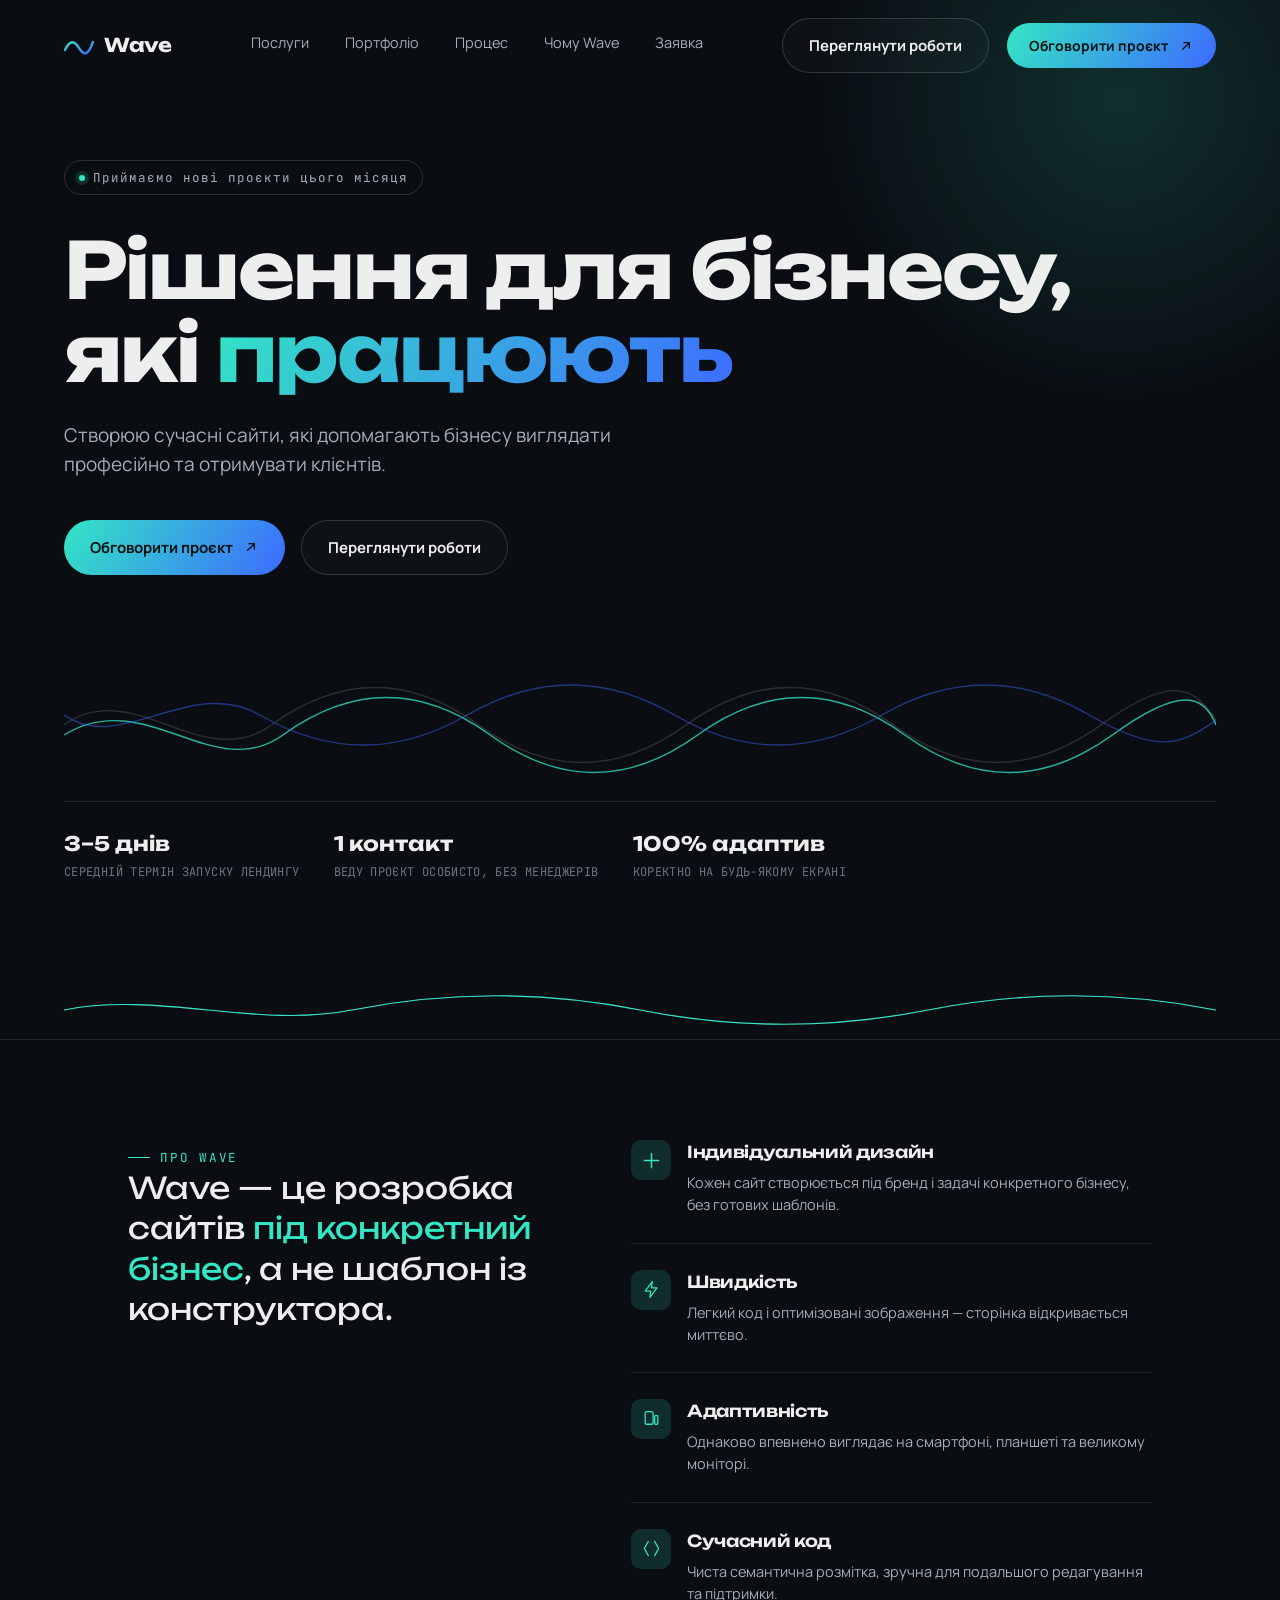
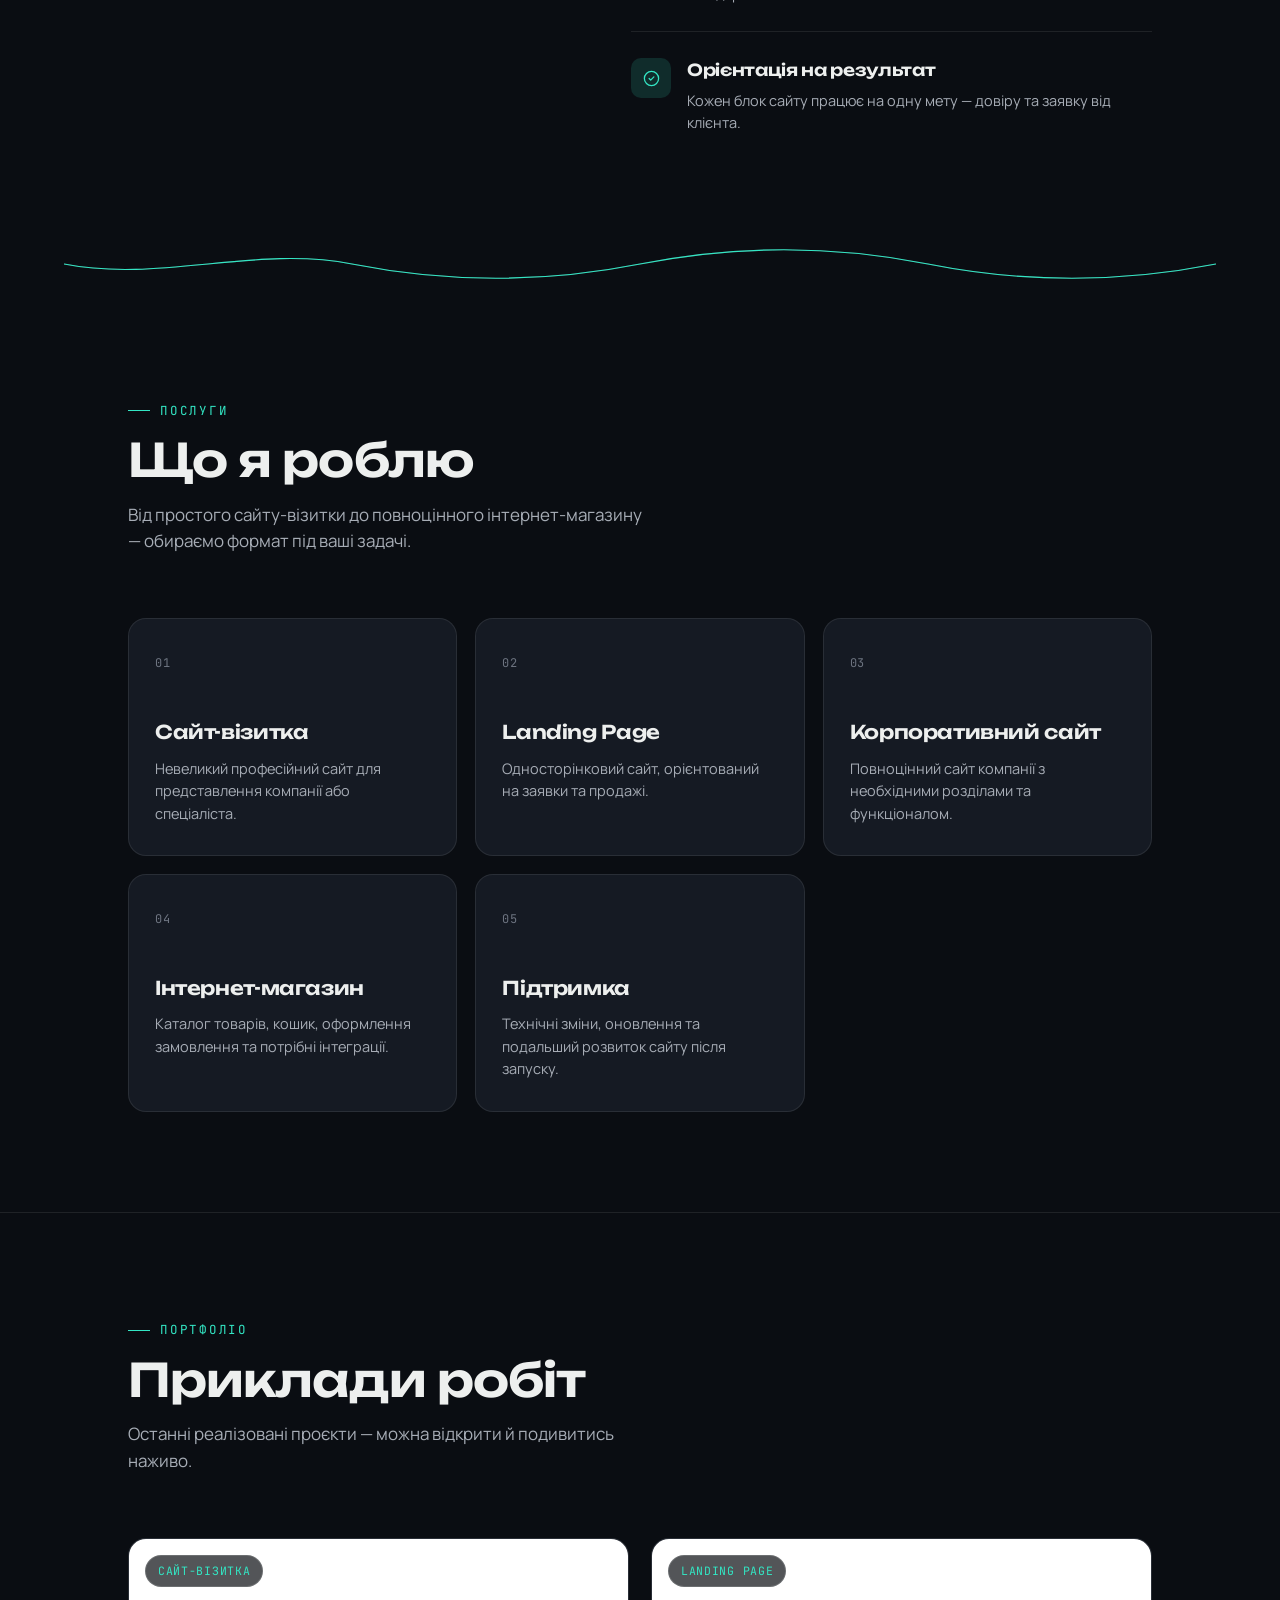
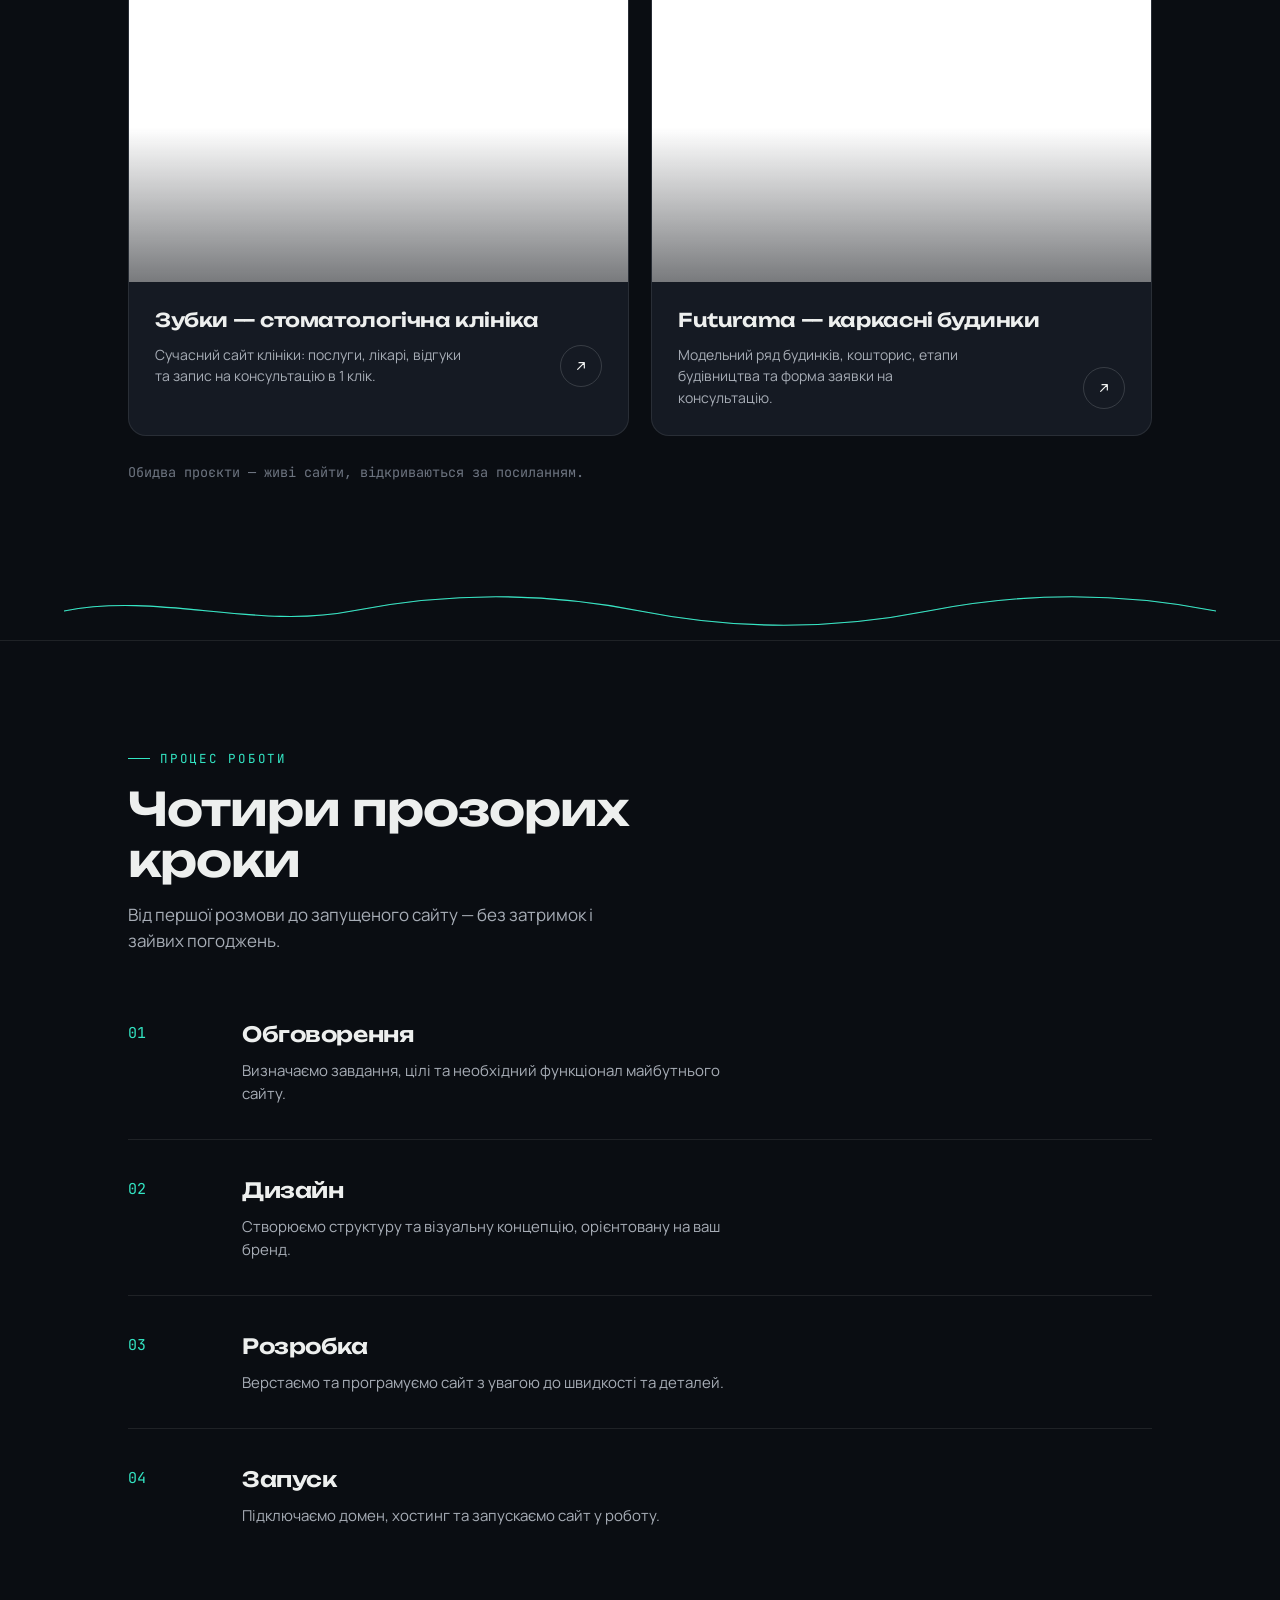
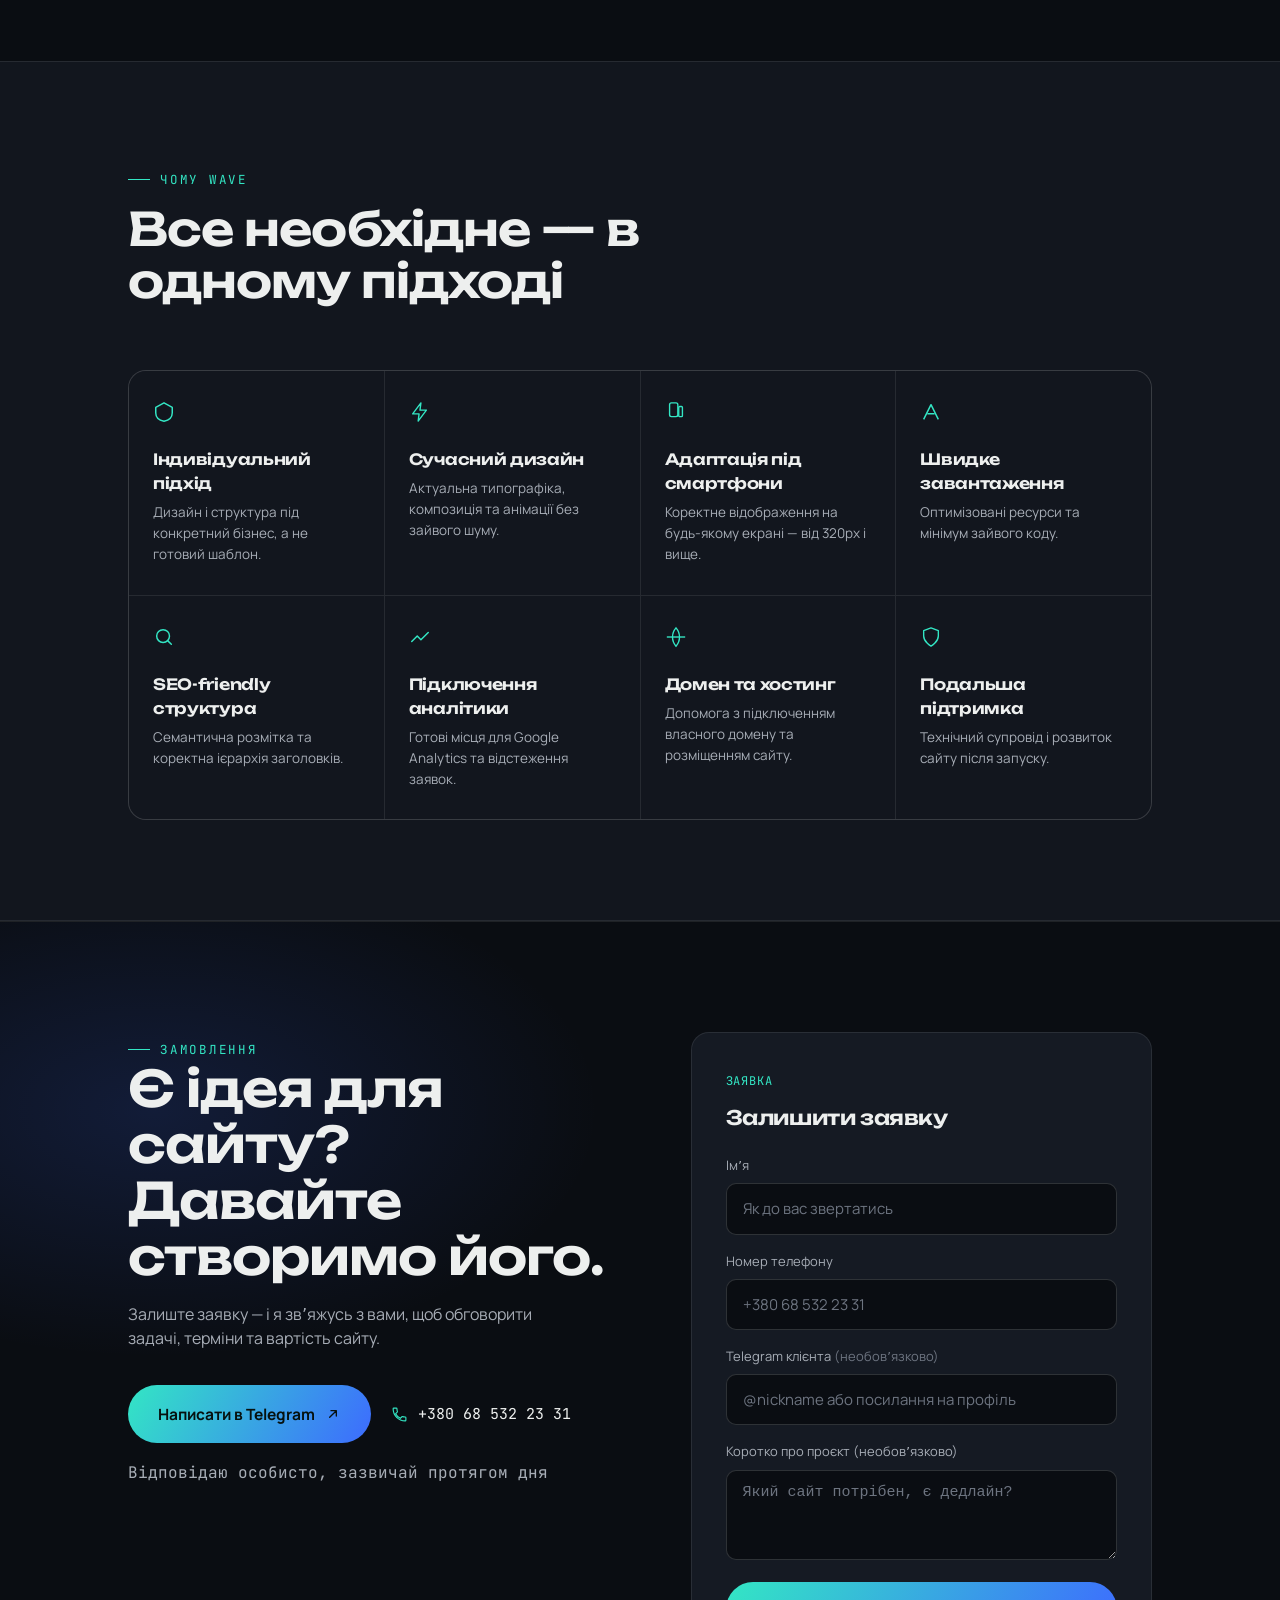
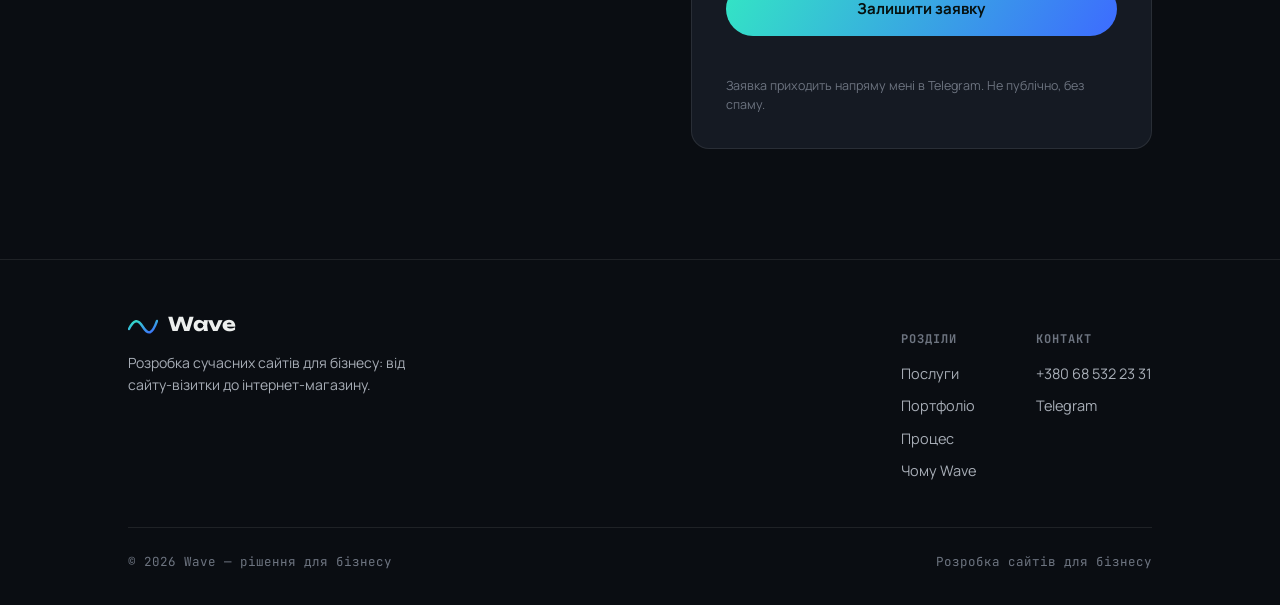
==== index.html @ e6bcf9e4 "Initial deploy: Wave landing page" ====
<!DOCTYPE html>
<html lang="uk">
<head>
<meta charset="UTF-8">
<meta name="viewport" content="width=device-width, initial-scale=1.0">
<title>Wave — рішення для бізнесу | Розробка сайтів</title>
<meta name="description" content="Wave створює сучасні сайти для бізнесу: сайти-візитки, landing page, корпоративні сайти та інтернет-магазини.">
<meta name="theme-color" content="#0a0d12">
<link rel="canonical" href="https://example.com/">

<!-- Open Graph -->
<meta property="og:type" content="website">
<meta property="og:title" content="Wave — рішення для бізнесу | Розробка сайтів">
<meta property="og:description" content="Wave створює сучасні сайти для бізнесу: сайти-візитки, landing page, корпоративні сайти та інтернет-магазини.">
<meta property="og:image" content="/assets/og-cover.svg">
<meta property="og:url" content="https://example.com/">
<meta property="og:locale" content="uk_UA">
<meta name="twitter:card" content="summary_large_image">
<meta name="twitter:title" content="Wave — рішення для бізнесу | Розробка сайтів">
<meta name="twitter:description" content="Wave створює сучасні сайти для бізнесу: сайти-візитки, landing page, корпоративні сайти та інтернет-магазини.">
<meta name="twitter:image" content="/assets/og-cover.svg">

<link rel="icon" type="image/svg+xml" href="/assets/favicon.svg">
<link rel="icon" type="image/png" sizes="32x32" href="/assets/favicon-32x32.png">
<link rel="icon" type="image/png" sizes="16x16" href="/assets/favicon-16x16.png">
<link rel="alternate icon" href="/assets/favicon.ico">
<link rel="apple-touch-icon" sizes="180x180" href="/assets/apple-touch-icon.png">
<link rel="manifest" href="/assets/site.webmanifest">
<link rel="preconnect" href="https://fonts.googleapis.com">
<link rel="preconnect" href="https://fonts.gstatic.com" crossorigin>
<link href="https://fonts.googleapis.com/css2?family=Unbounded:wght@500;600;700;800&family=Manrope:wght@400;500;600;700;800&family=JetBrains+Mono:wght@400;500&display=swap" rel="stylesheet">
<link rel="stylesheet" href="/css/styles.css">

<!-- Google tag (gtag.js) — вставте свій ID замість G-XXXXXXXXXX, щоб увімкнути аналітику -->
<!--
<script async src="https://www.googletagmanager.com/gtag/js?id=G-XXXXXXXXXX"></script>
<script>
  window.dataLayer = window.dataLayer || [];
  function gtag(){dataLayer.push(arguments);}
  gtag('js', new Date());
  gtag('config', 'G-XXXXXXXXXX');
</script>
-->
</head>
<body>

<!-- Reusable gradient def for logo mark -->
<svg width="0" height="0" style="position:absolute">
  <defs>
    <linearGradient id="brandGradient" x1="0" y1="0" x2="1" y2="1">
      <stop offset="0%" stop-color="#33e6c4"/>
      <stop offset="100%" stop-color="#3d6bff"/>
    </linearGradient>
  </defs>
</svg>

<a href="#main" class="visually-hidden" style="position:absolute;left:-9999px;top:auto;">Перейти до основного контенту</a>

<header class="site-header">
  <a href="#top" class="brand" aria-label="Wave — на головну">
    <svg class="brand-mark" viewBox="0 0 30 20" aria-hidden="true">
      <path d="M1 14 C 6 4, 10 4, 15 12 S 24 20, 29 6"/>
    </svg>
    Wave
  </a>

  <nav class="nav-desktop" aria-label="Основна навігація">
    <a href="#services">Послуги</a>
    <a href="#portfolio">Портфоліо</a>
    <a href="#process">Процес</a>
    <a href="#why">Чому Wave</a>
    <a href="#cta">Заявка</a>
  </nav>

  <div class="header-actions">
    <a class="btn btn-ghost" href="#portfolio">Переглянути роботи</a>
    <a class="btn btn-primary" href="https://t.me/adam_de4" target="_blank" rel="noopener" data-cta-primary>
      <span>Обговорити проєкт</span>
      <svg viewBox="0 0 24 24" fill="none"><path d="M7 17L17 7M17 7H9M17 7V15" stroke="currentColor" stroke-width="2" stroke-linecap="round" stroke-linejoin="round"/></svg>
    </a>
  </div>

  <button class="nav-toggle" aria-label="Відкрити меню" aria-expanded="false" aria-controls="mobileNav">
    <span></span>
  </button>
</header>

<nav class="mobile-nav" id="mobileNav" aria-label="Мобільна навігація">
  <a href="#services">Послуги</a>
  <a href="#portfolio">Портфоліо</a>
  <a href="#process">Процес</a>
  <a href="#why">Чому Wave</a>
  <a href="#cta">Заявка</a>
  <a class="btn btn-primary" href="https://t.me/adam_de4" target="_blank" rel="noopener" data-cta-primary>
    Написати в Telegram
  </a>
</nav>

<main id="main">

  <!-- ============ HERO ============ -->
  <section class="hero" id="top">
    <div class="hero-glow" aria-hidden="true"></div>
    <div class="hero-inner">
      <div class="hero-top">
        <span class="hero-badge" data-load style="--d:0"><span class="dot"></span> Приймаємо нові проєкти цього місяця</span>
      </div>

      <h1 class="hero-title" data-load style="--d:90">Рішення для бізнесу, які <em>працюють</em></h1>
      <p class="hero-sub" data-load style="--d:180">Створюю сучасні сайти, які допомагають бізнесу виглядати професійно та отримувати клієнтів.</p>

      <div class="hero-cta" data-load style="--d:270">
        <a class="btn btn-primary" href="https://t.me/adam_de4" target="_blank" rel="noopener" data-cta-primary data-magnetic>
          <span>Обговорити проєкт</span>
          <svg viewBox="0 0 24 24" fill="none"><path d="M7 17L17 7M17 7H9M17 7V15" stroke="currentColor" stroke-width="2" stroke-linecap="round" stroke-linejoin="round"/></svg>
        </a>
        <a class="btn btn-ghost" href="#portfolio" data-magnetic>Переглянути роботи</a>
      </div>

      <div class="hero-waveform" data-load style="--d:120" aria-hidden="true">
        <svg viewBox="0 0 1000 110" preserveAspectRatio="none">
          <path class="wave-path-3" style="--pd:0" d="M0,60 C 60,10 120,110 180,60 S 300,10 360,60 S 480,110 540,60 S 660,10 720,60 S 840,110 900,60 S 980,20 1000,55"/>
          <path class="wave-path-1" style="--pd:160" d="M0,70 C 70,20 130,120 190,70 S 310,20 370,70 S 490,120 550,70 S 670,20 730,70 S 850,120 910,70 S 990,30 1000,60"/>
          <path class="wave-path-2" style="--pd:320" d="M0,50 C 50,90 110,10 170,50 S 290,90 350,50 S 470,10 530,50 S 650,90 710,50 S 830,10 890,50 S 970,80 1000,55"/>
        </svg>
      </div>

      <div class="hero-stats" data-load style="--d:360">
        <div><strong>3–5 днів</strong><span>СЕРЕДНІЙ ТЕРМІН ЗАПУСКУ ЛЕНДИНГУ</span></div>
        <div><strong>1 контакт</strong><span>ВЕДУ ПРОЄКТ ОСОБИСТО, БЕЗ МЕНЕДЖЕРІВ</span></div>
        <div><strong>100% адаптив</strong><span>КОРЕКТНО НА БУДЬ-ЯКОМУ ЕКРАНІ</span></div>
      </div>
    </div>
  </section>

  <div class="signal-divider" aria-hidden="true">
    <svg viewBox="0 0 1200 46" preserveAspectRatio="none">
      <path d="M0,23 C 100,4 200,42 300,23 S 500,4 600,23 S 800,42 900,23 S 1100,4 1200,23"/>
      <path class="signal-active" d="M0,23 C 100,4 200,42 300,23 S 500,4 600,23 S 800,42 900,23 S 1100,4 1200,23"/>
    </svg>
  </div>

  <!-- ============ ABOUT ============ -->
  <section class="about" id="about">
    <div class="container about-grid">
      <div>
        <span class="eyebrow">Про Wave</span>
        <p class="about-lead" data-reveal>Wave — це розробка сайтів <span class="accent">під конкретний бізнес</span>, а не шаблон із конструктора.</p>
      </div>

      <div class="about-points" data-reveal-group>
        <div class="about-point" data-reveal style="--i:0">
          <span class="about-point-icon"><svg viewBox="0 0 24 24" fill="none"><path d="M12 3v18M3 12h18" stroke="currentColor" stroke-width="1.8" stroke-linecap="round"/></svg></span>
          <div>
            <h4>Індивідуальний дизайн</h4>
            <p>Кожен сайт створюється під бренд і задачі конкретного бізнесу, без готових шаблонів.</p>
          </div>
        </div>
        <div class="about-point" data-reveal style="--i:1">
          <span class="about-point-icon"><svg viewBox="0 0 24 24" fill="none"><path d="M13 2 4 14h7l-1 8 9-12h-7l1-8Z" stroke="currentColor" stroke-width="1.6" stroke-linejoin="round"/></svg></span>
          <div>
            <h4>Швидкість</h4>
            <p>Легкий код і оптимізовані зображення — сторінка відкривається миттєво.</p>
          </div>
        </div>
        <div class="about-point" data-reveal style="--i:2">
          <span class="about-point-icon"><svg viewBox="0 0 24 24" fill="none"><rect x="4" y="2" width="10" height="16" rx="2" stroke="currentColor" stroke-width="1.6"/><rect x="16" y="7" width="4" height="11" rx="1" stroke="currentColor" stroke-width="1.6"/></svg></span>
          <div>
            <h4>Адаптивність</h4>
            <p>Однаково впевнено виглядає на смартфоні, планшеті та великому моніторі.</p>
          </div>
        </div>
        <div class="about-point" data-reveal style="--i:3">
          <span class="about-point-icon"><svg viewBox="0 0 24 24" fill="none"><path d="m8 3-5 9 5 9M16 3l5 9-5 9" stroke="currentColor" stroke-width="1.6" stroke-linecap="round" stroke-linejoin="round"/></svg></span>
          <div>
            <h4>Сучасний код</h4>
            <p>Чиста семантична розмітка, зручна для подальшого редагування та підтримки.</p>
          </div>
        </div>
        <div class="about-point" data-reveal style="--i:4">
          <span class="about-point-icon"><svg viewBox="0 0 24 24" fill="none"><circle cx="12" cy="12" r="9" stroke="currentColor" stroke-width="1.6"/><path d="m9 12 2 2 4-4" stroke="currentColor" stroke-width="1.6" stroke-linecap="round" stroke-linejoin="round"/></svg></span>
          <div>
            <h4>Орієнтація на результат</h4>
            <p>Кожен блок сайту працює на одну мету — довіру та заявку від клієнта.</p>
          </div>
        </div>
      </div>
    </div>
  </section>

  <div class="signal-divider" aria-hidden="true">
    <svg viewBox="0 0 1200 46" preserveAspectRatio="none">
      <path d="M0,23 C 100,42 200,4 300,23 S 500,42 600,23 S 800,4 900,23 S 1100,42 1200,23"/>
      <path class="signal-active" d="M0,23 C 100,42 200,4 300,23 S 500,42 600,23 S 800,4 900,23 S 1100,42 1200,23"/>
    </svg>
  </div>

  <!-- ============ SERVICES ============ -->
  <section class="services" id="services">
    <div class="container">
      <div class="section-head">
        <span class="eyebrow">Послуги</span>
        <h2 data-reveal>Що я роблю</h2>
        <p data-reveal>Від простого сайту-візитки до повноцінного інтернет-магазину — обираємо формат під ваші задачі.</p>
      </div>
      <div class="services-grid" data-services data-reveal-group></div>
    </div>
  </section>

  <!-- ============ PORTFOLIO ============ -->
  <section class="portfolio" id="portfolio">
    <div class="container">
      <div class="section-head">
        <span class="eyebrow">Портфоліо</span>
        <h2 data-reveal>Приклади робіт</h2>
        <p data-reveal>Останні реалізовані проєкти — можна відкрити й подивитись наживо.</p>
      </div>
      <div class="portfolio-grid" data-portfolio data-reveal-group></div>
      <p class="portfolio-note">Обидва проєкти — живі сайти, відкриваються за посиланням.</p>
    </div>
  </section>

  <div class="signal-divider" aria-hidden="true">
    <svg viewBox="0 0 1200 46" preserveAspectRatio="none">
      <path d="M0,23 C 100,4 200,42 300,23 S 500,4 600,23 S 800,42 900,23 S 1100,4 1200,23"/>
      <path class="signal-active" d="M0,23 C 100,4 200,42 300,23 S 500,4 600,23 S 800,42 900,23 S 1100,4 1200,23"/>
    </svg>
  </div>

  <!-- ============ PROCESS ============ -->
  <section class="process" id="process">
    <div class="container">
      <div class="section-head">
        <span class="eyebrow">Процес роботи</span>
        <h2 data-reveal>Чотири прозорих кроки</h2>
        <p data-reveal>Від першої розмови до запущеного сайту — без затримок і зайвих погоджень.</p>
      </div>

      <div class="process-list" data-reveal-group>
        <div class="process-step" data-reveal style="--i:0">
          <span class="process-num">01</span>
          <div class="process-body">
            <h3>Обговорення</h3>
            <p>Визначаємо завдання, цілі та необхідний функціонал майбутнього сайту.</p>
          </div>
        </div>
        <div class="process-step" data-reveal style="--i:1">
          <span class="process-num">02</span>
          <div class="process-body">
            <h3>Дизайн</h3>
            <p>Створюємо структуру та візуальну концепцію, орієнтовану на ваш бренд.</p>
          </div>
        </div>
        <div class="process-step" data-reveal style="--i:2">
          <span class="process-num">03</span>
          <div class="process-body">
            <h3>Розробка</h3>
            <p>Верстаємо та програмуємо сайт з увагою до швидкості та деталей.</p>
          </div>
        </div>
        <div class="process-step" data-reveal style="--i:3">
          <span class="process-num">04</span>
          <div class="process-body">
            <h3>Запуск</h3>
            <p>Підключаємо домен, хостинг та запускаємо сайт у роботу.</p>
          </div>
        </div>
      </div>
    </div>
  </section>

  <!-- ============ WHY WAVE ============ -->
  <section class="advantages" id="why">
    <div class="container">
      <div class="section-head">
        <span class="eyebrow">Чому Wave</span>
        <h2 data-reveal>Все необхідне — в одному підході</h2>
      </div>

      <div class="advantages-grid" data-reveal-group>
        <div class="advantage-item" data-reveal style="--i:0">
          <svg viewBox="0 0 24 24" fill="none"><path d="M12 2 3 7v6c0 5 4 8 9 9 5-1 9-4 9-9V7l-9-5Z" stroke="currentColor" stroke-width="1.6" stroke-linejoin="round"/></svg>
          <h4>Індивідуальний підхід</h4>
          <p>Дизайн і структура під конкретний бізнес, а не готовий шаблон.</p>
        </div>
        <div class="advantage-item" data-reveal style="--i:1">
          <svg viewBox="0 0 24 24" fill="none"><path d="M13 2 4 14h7l-1 8 9-12h-7l1-8Z" stroke="currentColor" stroke-width="1.5" stroke-linejoin="round"/></svg>
          <h4>Сучасний дизайн</h4>
          <p>Актуальна типографіка, композиція та анімації без зайвого шуму.</p>
        </div>
        <div class="advantage-item" data-reveal style="--i:2">
          <svg viewBox="0 0 24 24" fill="none"><rect x="5" y="2" width="9" height="15" rx="2" stroke="currentColor" stroke-width="1.5"/><rect x="15" y="6" width="4" height="11" rx="1" stroke="currentColor" stroke-width="1.5"/></svg>
          <h4>Адаптація під смартфони</h4>
          <p>Коректне відображення на будь-якому екрані — від 320px і вище.</p>
        </div>
        <div class="advantage-item" data-reveal style="--i:3">
          <svg viewBox="0 0 24 24" fill="none"><path d="M4 20 12 4l8 16" stroke="currentColor" stroke-width="1.6" stroke-linejoin="round"/><path d="M8 14h8" stroke="currentColor" stroke-width="1.6"/></svg>
          <h4>Швидке завантаження</h4>
          <p>Оптимізовані ресурси та мінімум зайвого коду.</p>
        </div>
        <div class="advantage-item" data-reveal style="--i:4">
          <svg viewBox="0 0 24 24" fill="none"><circle cx="11" cy="11" r="7" stroke="currentColor" stroke-width="1.6"/><path d="m20 20-3.5-3.5" stroke="currentColor" stroke-width="1.6" stroke-linecap="round"/></svg>
          <h4>SEO-friendly структура</h4>
          <p>Семантична розмітка та коректна ієрархія заголовків.</p>
        </div>
        <div class="advantage-item" data-reveal style="--i:5">
          <svg viewBox="0 0 24 24" fill="none"><path d="M3 17 9 11l4 4 8-8" stroke="currentColor" stroke-width="1.6" stroke-linecap="round" stroke-linejoin="round"/></svg>
          <h4>Підключення аналітики</h4>
          <p>Готові місця для Google Analytics та відстеження заявок.</p>
        </div>
        <div class="advantage-item" data-reveal style="--i:6">
          <svg viewBox="0 0 24 24" fill="none"><path d="M12 2a15 15 0 0 1 0 20 15 15 0 0 1 0-20Z" stroke="currentColor" stroke-width="1.5"/><path d="M2 12h20" stroke="currentColor" stroke-width="1.5"/></svg>
          <h4>Домен та хостинг</h4>
          <p>Допомога з підключенням власного домену та розміщенням сайту.</p>
        </div>
        <div class="advantage-item" data-reveal style="--i:7">
          <svg viewBox="0 0 24 24" fill="none"><path d="M12 22s8-4.5 8-11V5l-8-3-8 3v6c0 6.5 8 11 8 11Z" stroke="currentColor" stroke-width="1.5" stroke-linejoin="round"/></svg>
          <h4>Подальша підтримка</h4>
          <p>Технічний супровід і розвиток сайту після запуску.</p>
        </div>
      </div>
    </div>
  </section>

  <!-- ============ CTA / ORDER ============ -->
  <section class="cta-section" id="cta">
    <div class="cta-glow" aria-hidden="true"></div>
    <div class="container cta-grid">
      <div class="cta-text">
        <span class="eyebrow">Замовлення</span>
        <h2 data-reveal>Є ідея для сайту?<br>Давайте створимо його.</h2>
        <p data-reveal>Залиште заявку — і я звʼяжусь з вами, щоб обговорити задачі, терміни та вартість сайту.</p>

        <div class="cta-actions" data-reveal>
          <a class="btn btn-primary" href="https://t.me/adam_de4" target="_blank" rel="noopener" data-cta-primary data-magnetic>
            <span>Написати в Telegram</span>
            <svg viewBox="0 0 24 24" fill="none"><path d="M7 17L17 7M17 7H9M17 7V15" stroke="currentColor" stroke-width="2" stroke-linecap="round" stroke-linejoin="round"/></svg>
          </a>
          <a class="cta-phone" href="tel:+380685322331">
            <svg viewBox="0 0 24 24" fill="none"><path d="M6.6 10.8c1.4 2.8 3.8 5.1 6.6 6.6l2.2-2.2c.3-.3.7-.4 1-.2 1.1.4 2.3.6 3.6.6.6 0 1 .4 1 1V20c0 .6-.4 1-1 1C10.6 21 3 13.4 3 4c0-.6.4-1 1-1h3.4c.6 0 1 .4 1 1 0 1.3.2 2.5.6 3.6.1.4 0 .8-.2 1L6.6 10.8Z" stroke="currentColor" stroke-width="1.6" stroke-linejoin="round"/></svg>
            +380 68 532 23 31
          </a>
        </div>

        <p class="cta-hint">Відповідаю особисто, зазвичай протягом дня</p>
      </div>

      <form class="lead-form" data-lead-form novalidate>
        <div class="lead-form-head">
          <span>Заявка</span>
          <h3>Залишити заявку</h3>
        </div>

        <div class="field">
          <label for="leadName">Імʼя</label>
          <input type="text" id="leadName" name="name" placeholder="Як до вас звертатись" autocomplete="name" required>
        </div>

        <div class="field">
          <label for="leadPhone">Номер телефону</label>
          <input type="tel" id="leadPhone" name="phone" placeholder="+380 68 532 23 31" autocomplete="tel" inputmode="tel" maxlength="17" title="Формат: +380XXXXXXXXX або 0XXXXXXXXX" required>
          <p class="field-error" data-phone-error></p>
        </div>

        <div class="field">
          <label for="leadTelegram">Telegram клієнта <span class="field-optional">(необовʼязково)</span></label>
          <input type="text" id="leadTelegram" name="telegram" placeholder="@nickname або посилання на профіль" autocomplete="off">
        </div>

        <div class="field">
          <label for="leadMessage">Коротко про проєкт (необовʼязково)</label>
          <textarea id="leadMessage" name="message" placeholder="Який сайт потрібен, є дедлайн?"></textarea>
        </div>

        <button class="btn btn-primary btn-block" type="submit" data-form-submit data-magnetic>
          <span>Залишити заявку</span>
        </button>

        <p class="form-status" data-form-status role="status" aria-live="polite"></p>
        <p class="lead-form-note">Заявка приходить напряму мені в Telegram. Не публічно, без спаму.</p>
      </form>
    </div>
  </section>

</main>

<footer class="site-footer">
  <div class="container">
    <div class="footer-top">
      <div class="footer-brand">
        <a href="#top" class="brand" aria-label="Wave — на головну">
          <svg class="brand-mark" viewBox="0 0 30 20" aria-hidden="true">
            <path d="M1 14 C 6 4, 10 4, 15 12 S 24 20, 29 6"/>
          </svg>
          Wave
        </a>
        <p>Розробка сучасних сайтів для бізнесу: від сайту-візитки до інтернет-магазину.</p>
      </div>

      <div class="footer-links">
        <div class="footer-col">
          <h5>Розділи</h5>
          <a href="#services">Послуги</a>
          <a href="#portfolio">Портфоліо</a>
          <a href="#process">Процес</a>
          <a href="#why">Чому Wave</a>
        </div>
        <div class="footer-col">
          <h5>Контакт</h5>
          <a href="tel:+380685322331">+380 68 532 23 31</a>
          <a href="https://t.me/adam_de4" target="_blank" rel="noopener" data-cta-primary>Telegram</a>
        </div>
      </div>
    </div>

    <div class="footer-bottom">
      <span>© <span data-year>2026</span> Wave — рішення для бізнесу</span>
      <span>Розробка сайтів для бізнесу</span>
    </div>
  </div>
</footer>

<script src="/js/data.js"></script>
<script src="/js/telegram-config.js"></script>
<script src="/js/main.js"></script>
<script src="/js/lead-form.js"></script>
</body>
</html>
---- css/styles.css ----
/* =========================================================
   WAVE — рішення для бізнесу
   Design tokens
   ========================================================= */
:root {
  /* Color */
  --ink: #0a0d12;
  --ink-soft: #12161e;
  --ink-card: #151a23;
  --line: rgba(237, 239, 238, 0.09);
  --line-strong: rgba(237, 239, 238, 0.16);
  --foam: #edefee;
  --foam-dim: #a7adb6;
  --graphite: #6d7480;
  --wave: #33e6c4;
  --wave-dim: rgba(51, 230, 196, 0.14);
  --deep: #3d6bff;
  --gradient: linear-gradient(120deg, #33e6c4 0%, #3d6bff 100%);

  /* Type */
  --f-display: "Unbounded", "Arial Narrow", sans-serif;
  --f-body: "Manrope", -apple-system, BlinkMacSystemFont, sans-serif;
  --f-mono: "JetBrains Mono", ui-monospace, monospace;

  /* Layout */
  --container: 1180px;
  --gutter: clamp(20px, 5vw, 64px);
  --radius: 18px;
  --radius-sm: 10px;

  --ease: cubic-bezier(0.16, 1, 0.3, 1);
}

/* =========================================================
   Reset
   ========================================================= */
*, *::before, *::after { box-sizing: border-box; }
html { scroll-behavior: smooth; }
@media (prefers-reduced-motion: reduce) {
  html { scroll-behavior: auto; }
  *, *::before, *::after {
    animation-duration: 0.001ms !important;
    animation-iteration-count: 1 !important;
    transition-duration: 0.001ms !important;
    scroll-behavior: auto !important;
  }
}
body, h1, h2, h3, h4, p, figure, blockquote { margin: 0; }
ul { margin: 0; padding: 0; list-style: none; }
img { max-width: 100%; display: block; }
a { color: inherit; text-decoration: none; }
button { font: inherit; color: inherit; background: none; border: none; cursor: pointer; }
input { font: inherit; color: inherit; }
:focus-visible {
  outline: 2px solid var(--wave);
  outline-offset: 3px;
  border-radius: 4px;
}

html, body {
  overflow-x: hidden;
  max-width: 100%;
}

body {
  background: var(--ink);
  color: var(--foam);
  font-family: var(--f-body);
  font-size: 16px;
  line-height: 1.55;
  -webkit-font-smoothing: antialiased;
}

.container {
  width: 100%;
  max-width: var(--container);
  margin-inline: auto;
  padding-inline: var(--gutter);
}

section { position: relative; }

.eyebrow {
  display: inline-flex;
  align-items: center;
  gap: 10px;
  font-family: var(--f-mono);
  font-size: 12.5px;
  letter-spacing: 0.14em;
  text-transform: uppercase;
  color: var(--wave);
}
.eyebrow::before {
  content: "";
  width: 22px;
  height: 1px;
  background: var(--wave);
}

h1, h2, h3, h4 {
  font-family: var(--f-display);
  font-weight: 600;
  letter-spacing: -0.02em;
  color: var(--foam);
}

.section-head {
  max-width: 640px;
  margin-bottom: clamp(36px, 6vw, 64px);
}
.section-head h2 {
  font-size: clamp(28px, 4.4vw, 46px);
  line-height: 1.12;
  margin-top: 14px;
}
.section-head p {
  margin-top: 16px;
  color: var(--foam-dim);
  font-size: 17px;
  max-width: 52ch;
}

/* =========================================================
   Buttons
   ========================================================= */
.btn {
  display: inline-flex;
  align-items: center;
  justify-content: center;
  gap: 10px;
  padding: 15px 26px;
  border-radius: 100px;
  font-family: var(--f-body);
  font-weight: 700;
  font-size: 15px;
  white-space: nowrap;
  transform: translate(var(--mx, 0), var(--my, 0));
  transition: transform 0.25s var(--ease), box-shadow 0.35s var(--ease), background 0.35s var(--ease), color 0.35s var(--ease), border-color .35s var(--ease);
}
.btn svg { width: 16px; height: 16px; flex: none; transition: transform 0.35s var(--ease); }

.btn-primary {
  background: var(--gradient);
  color: #06110f;
}
.btn-primary:hover {
  transform: translate(var(--mx, 0px), calc(var(--my, 0px) - 2px));
  box-shadow: 0 14px 30px -10px rgba(51, 230, 196, 0.45);
}
.btn-primary:hover svg { transform: translate(3px, -3px); }

.btn-ghost {
  border: 1px solid var(--line-strong);
  color: var(--foam);
  background: rgba(237,239,238,0.02);
}
.btn-ghost:hover {
  border-color: var(--wave);
  color: var(--wave);
  transform: translate(var(--mx, 0px), calc(var(--my, 0px) - 2px));
}

.btn-block { width: 100%; }

/* =========================================================
   Header
   ========================================================= */
.site-header {
  position: fixed;
  inset-inline: 0;
  top: 0;
  z-index: 100;
  padding: 18px var(--gutter);
  display: flex;
  align-items: center;
  justify-content: space-between;
  transition: background 0.4s var(--ease), border-color 0.4s var(--ease), padding 0.4s var(--ease);
  border-bottom: 1px solid transparent;
}
.site-header.is-scrolled {
  background: rgba(10, 13, 18, 0.78);
  backdrop-filter: blur(14px);
  -webkit-backdrop-filter: blur(14px);
  border-bottom-color: var(--line);
  padding-block: 13px;
}

.brand {
  display: inline-flex;
  align-items: center;
  gap: 10px;
  font-family: var(--f-display);
  font-size: 19px;
  font-weight: 700;
  letter-spacing: -0.02em;
}
.brand-mark { width: 30px; height: 20px; flex: none; }
.brand-mark path {
  fill: none;
  stroke: url(#brandGradient);
  stroke-width: 2.4;
  stroke-linecap: round;
}

.nav-desktop {
  display: flex;
  align-items: center;
  gap: 36px;
}
.nav-desktop a {
  font-size: 14.5px;
  color: var(--foam-dim);
  position: relative;
  padding-bottom: 4px;
  transition: color 0.3s var(--ease);
}
.nav-desktop a::after {
  content: "";
  position: absolute;
  left: 0; right: 100%; bottom: 0;
  height: 1px;
  background: var(--wave);
  transition: right 0.35s var(--ease);
}
.nav-desktop a:hover { color: var(--foam); }
.nav-desktop a:hover::after { right: 0; }

.header-actions { display: flex; align-items: center; gap: 18px; }
.header-actions .btn-primary { padding: 12px 22px; font-size: 14px; }

.nav-toggle {
  display: none;
  width: 40px; height: 40px;
  align-items: center; justify-content: center;
  flex: none;
}
.nav-toggle span, .nav-toggle::before, .nav-toggle::after {
  content: "";
  display: block;
  width: 20px; height: 1.5px;
  background: var(--foam);
  transition: transform 0.3s var(--ease), opacity 0.3s var(--ease);
}
.nav-toggle { position: relative; flex-direction: column; gap: 5px; }
.nav-toggle span { position: relative; }
.nav-toggle::before, .nav-toggle::after { position: absolute; left: 10px; }
.nav-toggle::before { top: 13px; }
.nav-toggle::after { top: 27px; }
.nav-toggle.is-open span { opacity: 0; }
.nav-toggle.is-open::before { transform: translateY(7px) rotate(45deg); }
.nav-toggle.is-open::after { transform: translateY(-7px) rotate(-45deg); }

.mobile-nav {
  position: fixed;
  inset: 0;
  top: 0;
  background: var(--ink);
  z-index: 90;
  display: flex;
  flex-direction: column;
  justify-content: center;
  gap: 28px;
  padding: 100px var(--gutter) 60px;
  transform: translateY(-8px);
  opacity: 0;
  pointer-events: none;
  transition: opacity 0.35s var(--ease), transform 0.35s var(--ease);
}
.mobile-nav.is-open { opacity: 1; transform: translateY(0); pointer-events: auto; }
.mobile-nav a {
  font-family: var(--f-display);
  font-size: 30px;
  color: var(--foam);
}
.mobile-nav .btn { margin-top: 12px; align-self: flex-start; }

/* =========================================================
   Hero
   ========================================================= */
.hero {
  padding: 160px var(--gutter) 100px;
  position: relative;
  overflow: hidden;
}
.hero-glow {
  position: absolute;
  top: -220px; right: -160px;
  width: 640px; height: 640px;
  background: radial-gradient(circle, rgba(51,230,196,0.16), transparent 70%);
  filter: blur(10px);
  pointer-events: none;
  transform: translate(var(--gx, 0px), var(--gy, 0px));
  transition: transform 0.6s var(--ease);
}
.hero-inner {
  max-width: var(--container);
  margin-inline: auto;
  position: relative;
}
.hero-top {
  display: flex;
  align-items: center;
  justify-content: space-between;
  flex-wrap: wrap;
  gap: 16px;
  margin-bottom: 34px;
}
.hero-badge {
  display: inline-flex;
  align-items: center;
  gap: 8px;
  font-family: var(--f-mono);
  font-size: 12.5px;
  letter-spacing: 0.08em;
  color: var(--foam-dim);
  border: 1px solid var(--line-strong);
  padding: 7px 14px;
  border-radius: 100px;
}
.hero-badge .dot {
  width: 6px; height: 6px; border-radius: 50%;
  background: var(--wave);
  box-shadow: 0 0 0 4px var(--wave-dim);
}

.hero-title {
  font-size: clamp(36px, 6.8vw, 78px);
  font-weight: 700;
  line-height: 1.06;
  letter-spacing: -0.025em;
  max-width: 15ch;
}
.hero-title em {
  font-style: normal;
  background: var(--gradient);
  -webkit-background-clip: text;
  background-clip: text;
  color: transparent;
}

.hero-sub {
  margin-top: 26px;
  font-size: clamp(16px, 2vw, 19px);
  color: var(--foam-dim);
  max-width: 46ch;
}

.hero-cta {
  margin-top: 40px;
  display: flex;
  flex-wrap: wrap;
  gap: 16px;
}

.hero-waveform {
  margin-top: 90px;
  height: 110px;
  width: 100%;
}
.hero-waveform svg { width: 100%; height: 100%; display: block; }
.hero-waveform path {
  fill: none;
  stroke-width: 1.4;
  stroke-dasharray: 1600;
  stroke-dashoffset: 1600;
}
.wave-path-1 { stroke: var(--wave); opacity: 0.75; }
.wave-path-2 { stroke: var(--deep); opacity: 0.45; }
.wave-path-3 { stroke: var(--line-strong); opacity: 0.9; }

/* Page-load entrance sequence */
@keyframes heroUp {
  from { opacity: 0; transform: translateY(22px); }
  to { opacity: 1; transform: translateY(0); }
}
@keyframes drawWave {
  to { stroke-dashoffset: 0; }
}
.hero [data-load] {
  opacity: 0;
}
body.is-loaded .hero [data-load] {
  animation: heroUp 0.9s var(--ease) forwards;
  animation-delay: calc(var(--d, 0) * 1ms);
}
body.is-loaded .hero-waveform path {
  animation: drawWave 1.8s var(--ease) forwards;
  animation-delay: calc(560ms + var(--pd, 0) * 1ms);
}
@media (prefers-reduced-motion: reduce) {
  .hero [data-load] { opacity: 1; animation: none; transform: none; }
  .hero-waveform path { stroke-dashoffset: 0; animation: none; }
}

.hero-stats {
  margin-top: 26px;
  display: flex;
  flex-wrap: wrap;
  gap: 10px 34px;
  padding-top: 26px;
  border-top: 1px solid var(--line);
}
.hero-stats div { display: flex; flex-direction: column; gap: 4px; }
.hero-stats strong {
  font-family: var(--f-display);
  font-size: 20px;
  color: var(--foam);
}
.hero-stats span {
  font-family: var(--f-mono);
  font-size: 12px;
  color: var(--graphite);
  letter-spacing: 0.03em;
}

/* =========================================================
   Signal divider (signature element)
   ========================================================= */
.signal-divider {
  padding: 6px var(--gutter) 6px;
  overflow: hidden;
}
.signal-divider svg { width: 100%; height: 46px; display: block; }
.signal-divider path {
  fill: none;
  stroke: var(--line-strong);
  stroke-width: 1.2;
}
.signal-divider .signal-active {
  stroke: var(--wave);
  stroke-dasharray: 1400;
  stroke-dashoffset: 1400;
  transition: stroke-dashoffset 1.6s var(--ease);
}
.signal-divider.in-view .signal-active { stroke-dashoffset: 0; }

/* =========================================================
   Reveal-on-scroll
   ========================================================= */
[data-reveal] {
  opacity: 0;
  transform: translateY(26px);
  transition: opacity 0.7s var(--ease), transform 0.7s var(--ease);
}
[data-reveal].in-view { opacity: 1; transform: translateY(0); }
[data-reveal-group] > * { transition-delay: calc(var(--i, 0) * 90ms); }

/* =========================================================
   About
   ========================================================= */
.about {
  padding: 100px var(--gutter);
  border-top: 1px solid var(--line);
}
.about-grid {
  display: grid;
  grid-template-columns: 0.9fr 1.1fr;
  gap: clamp(30px, 6vw, 90px);
  align-items: start;
}
.about-lead {
  font-family: var(--f-display);
  font-size: clamp(22px, 3vw, 30px);
  line-height: 1.35;
  color: var(--foam);
}
.about-lead .accent { color: var(--wave); }

.about-points {
  display: grid;
  gap: 26px;
}
.about-point {
  display: grid;
  grid-template-columns: 40px 1fr;
  gap: 16px;
  padding-bottom: 26px;
  border-bottom: 1px solid var(--line);
}
.about-point:last-child { border-bottom: none; padding-bottom: 0; }
.about-point-icon {
  width: 40px; height: 40px;
  border-radius: 10px;
  background: var(--wave-dim);
  display: flex; align-items: center; justify-content: center;
  color: var(--wave);
}
.about-point-icon svg { width: 19px; height: 19px; }
.about-point h4 { font-size: 16.5px; margin-bottom: 6px; }
.about-point p { color: var(--foam-dim); font-size: 14.5px; }

/* =========================================================
   Services
   ========================================================= */
.services { padding: 100px var(--gutter); }
.services-grid {
  display: grid;
  grid-template-columns: repeat(3, 1fr);
  gap: 18px;
}
.service-card {
  background: var(--ink-card);
  border: 1px solid var(--line);
  border-radius: var(--radius);
  padding: 30px 26px;
  transition: transform 0.4s var(--ease), border-color 0.4s var(--ease), background 0.4s var(--ease);
  position: relative;
  overflow: hidden;
}
.service-card::before {
  content: "";
  position: absolute;
  inset: 0;
  background: radial-gradient(220px circle at var(--mx, 50%) var(--my, 0%), rgba(51,230,196,0.10), transparent 70%);
  opacity: 0;
  transition: opacity 0.4s var(--ease);
  pointer-events: none;
}
.service-card:hover {
  transform: translateY(-6px);
  border-color: var(--line-strong);
  background: #171d27;
}
.service-card:hover::before { opacity: 1; }
.service-index {
  font-family: var(--f-mono);
  font-size: 12px;
  color: var(--graphite);
  letter-spacing: 0.06em;
}
.service-card h3 {
  font-size: 19px;
  margin-top: 44px;
  margin-bottom: 10px;
}
.service-card p {
  font-size: 14.5px;
  color: var(--foam-dim);
}

/* =========================================================
   Portfolio
   ========================================================= */
.portfolio { padding: 100px var(--gutter); border-top: 1px solid var(--line); }
.portfolio-grid {
  display: grid;
  grid-template-columns: repeat(2, 1fr);
  gap: 22px;
}
.portfolio-card {
  border-radius: var(--radius);
  overflow: hidden;
  border: 1px solid var(--line);
  background: var(--ink-card);
  display: block;
  position: relative;
}
.portfolio-media {
  aspect-ratio: 16 / 11;
  position: relative;
  overflow: hidden;
  background: linear-gradient(135deg, #141a23, #0d1117);
}
.portfolio-media svg {
  position: absolute; inset: 0;
  width: 100%; height: 100%;
  transition: transform 0.7s var(--ease);
}
.portfolio-card:hover .portfolio-media svg { transform: scale(1.06); }

/* Live scaled-down preview of the actual deployed site */
.portfolio-frame {
  position: absolute;
  top: 0; left: 0;
  width: 400%;
  height: 400%;
  border: 0;
  pointer-events: none;
  transform: scale(0.25);
  transform-origin: top left;
  transition: transform 0.7s var(--ease);
  background: #fff;
}
.portfolio-card:hover .portfolio-frame { transform: scale(0.27); }
.portfolio-media::after {
  content: "";
  position: absolute;
  inset: 0;
  background: linear-gradient(180deg, transparent 55%, rgba(10,13,18,0.55) 100%);
  pointer-events: none;
}
.portfolio-tag {
  position: absolute;
  top: 16px; left: 16px;
  z-index: 2;
  font-family: var(--f-mono);
  font-size: 11.5px;
  letter-spacing: 0.06em;
  text-transform: uppercase;
  background: rgba(10,13,18,0.7);
  border: 1px solid var(--line-strong);
  color: var(--wave);
  padding: 6px 12px;
  border-radius: 100px;
  backdrop-filter: blur(6px);
}
.portfolio-body {
  padding: 24px 26px 26px;
  display: flex;
  align-items: flex-end;
  justify-content: space-between;
  gap: 16px;
}
.portfolio-body h3 { font-size: 19px; margin-bottom: 8px; }
.portfolio-body p { font-size: 14px; color: var(--foam-dim); max-width: 34ch; }
.portfolio-arrow {
  width: 42px; height: 42px;
  flex: none;
  border-radius: 50%;
  border: 1px solid var(--line-strong);
  display: flex; align-items: center; justify-content: center;
  transition: transform 0.4s var(--ease), background 0.4s var(--ease), border-color 0.4s var(--ease);
}
.portfolio-arrow svg { width: 16px; height: 16px; transition: transform 0.4s var(--ease); }
.portfolio-card:hover .portfolio-arrow {
  background: var(--gradient);
  border-color: transparent;
}
.portfolio-card:hover .portfolio-arrow svg { transform: rotate(45deg); color: #06110f; }

.portfolio-note {
  margin-top: 26px;
  font-size: 13.5px;
  color: var(--graphite);
  font-family: var(--f-mono);
}

/* =========================================================
   Process
   ========================================================= */
.process { padding: 100px var(--gutter); border-top: 1px solid var(--line); }
.process-list { display: grid; gap: 0; }
.process-step {
  display: grid;
  grid-template-columns: 90px 1fr;
  gap: 24px;
  padding: 34px 0;
  border-bottom: 1px solid var(--line);
  align-items: start;
}
.process-step:first-child { padding-top: 0; }
.process-step:last-child { border-bottom: none; }
.process-num {
  font-family: var(--f-mono);
  font-size: 15px;
  color: var(--wave);
  padding-top: 4px;
}
.process-body h3 {
  font-size: 21px;
  margin-bottom: 8px;
}
.process-body p { color: var(--foam-dim); font-size: 15px; max-width: 56ch; }

/* =========================================================
   Advantages
   ========================================================= */
.advantages {
  padding: 100px var(--gutter);
  background: var(--ink-soft);
  border-top: 1px solid var(--line);
  border-bottom: 1px solid var(--line);
}
.advantages-grid {
  display: grid;
  grid-template-columns: repeat(4, 1fr);
  gap: 1px;
  background: var(--line);
  border: 1px solid var(--line);
  border-radius: var(--radius);
  overflow: hidden;
}
.advantage-item {
  background: var(--ink-soft);
  padding: 30px 24px;
  transition: background 0.35s var(--ease);
}
.advantage-item:hover { background: #171d27; }
.advantage-item svg { width: 22px; height: 22px; color: var(--wave); margin-bottom: 18px; }
.advantage-item h4 { font-size: 15.5px; margin-bottom: 6px; }
.advantage-item p { font-size: 13.5px; color: var(--foam-dim); }

/* =========================================================
   CTA / Order
   ========================================================= */
.cta-section {
  padding: 110px var(--gutter);
  position: relative;
  overflow: hidden;
  border-top: 1px solid var(--line);
}
.cta-glow {
  position: absolute;
  left: 12%; top: 20%;
  width: 900px; height: 500px;
  transform: translate(-50%, -50%);
  background: radial-gradient(ellipse, rgba(61,107,255,0.16), transparent 70%);
  pointer-events: none;
}
.cta-grid {
  position: relative;
  display: grid;
  grid-template-columns: 1fr 0.95fr;
  gap: clamp(30px, 6vw, 80px);
  align-items: start;
}
.cta-section h2 {
  font-size: clamp(30px, 4.6vw, 50px);
  line-height: 1.12;
}
.cta-text p {
  margin-top: 18px;
  color: var(--foam-dim);
  font-size: 16px;
  max-width: 44ch;
}
.cta-actions {
  margin-top: 34px;
  display: flex;
  flex-wrap: wrap;
  align-items: center;
  gap: 20px;
}
.cta-actions .btn { padding: 17px 30px; font-size: 15.5px; }
.cta-phone {
  display: inline-flex;
  align-items: center;
  gap: 10px;
  font-family: var(--f-mono);
  font-size: 15px;
  color: var(--foam);
  transition: color 0.3s var(--ease);
}
.cta-phone svg { width: 17px; height: 17px; color: var(--wave); flex: none; }
.cta-phone:hover { color: var(--wave); }

.cta-hint {
  margin-top: 26px;
  font-family: var(--f-mono);
  font-size: 13px;
  color: var(--graphite);
}

/* ---------- Lead form ---------- */
.lead-form {
  background: var(--ink-card);
  border: 1px solid var(--line);
  border-radius: var(--radius);
  padding: clamp(26px, 4vw, 34px);
}
.lead-form-head { margin-bottom: 22px; }
.lead-form-head span {
  font-family: var(--f-mono);
  font-size: 12px;
  letter-spacing: 0.08em;
  text-transform: uppercase;
  color: var(--wave);
}
.lead-form-head h3 { font-size: 20px; margin-top: 10px; }

.field { margin-bottom: 16px; }
.field label {
  display: block;
  font-size: 13px;
  color: var(--foam-dim);
  margin-bottom: 8px;
}
.field-optional {
  color: var(--graphite);
  font-weight: 400;
}
.field input, .field textarea {
  width: 100%;
  background: var(--ink);
  border: 1px solid var(--line-strong);
  border-radius: var(--radius-sm);
  padding: 13px 16px;
  color: var(--foam);
  font-size: 15px;
  transition: border-color 0.3s var(--ease), box-shadow 0.3s var(--ease);
}
.field input::placeholder, .field textarea::placeholder { color: var(--graphite); }
.field input:focus, .field textarea:focus {
  outline: none;
  border-color: var(--wave);
  box-shadow: 0 0 0 3px var(--wave-dim);
}
.field textarea { resize: vertical; min-height: 90px; }
.field input[aria-invalid="true"] {
  border-color: #ff8b7a;
}
.field-error {
  min-height: 0;
  margin: 0;
  font-size: 12.5px;
  color: #ff8b7a;
  display: none;
}
.field-error.is-visible {
  display: block;
  margin-top: 7px;
}

.form-status {
  min-height: 20px;
  margin-top: 6px;
  font-size: 13.5px;
}
.form-status--success { color: var(--wave); }
.form-status--error { color: #ff8b7a; }

.lead-form-note {
  margin-top: 14px;
  font-size: 12.5px;
  color: var(--graphite);
}

/* =========================================================
   Footer
   ========================================================= */
.site-footer {
  padding: 50px var(--gutter) 34px;
  border-top: 1px solid var(--line);
}
.footer-top {
  display: flex;
  justify-content: space-between;
  align-items: flex-start;
  flex-wrap: wrap;
  gap: 30px;
  padding-bottom: 34px;
}
.footer-brand { max-width: 320px; }
.footer-brand .brand { margin-bottom: 12px; }
.footer-brand p { color: var(--foam-dim); font-size: 14px; }
.footer-links { display: flex; gap: 60px; flex-wrap: wrap; }
.footer-col h5 {
  font-family: var(--f-mono);
  font-size: 12px;
  letter-spacing: 0.08em;
  text-transform: uppercase;
  color: var(--graphite);
  margin-bottom: 14px;
}
.footer-col a, .footer-col span {
  display: block;
  font-size: 14.5px;
  color: var(--foam-dim);
  margin-bottom: 10px;
  transition: color 0.3s var(--ease);
}
.footer-col a:hover { color: var(--wave); }
.footer-bottom {
  padding-top: 24px;
  border-top: 1px solid var(--line);
  display: flex;
  justify-content: space-between;
  flex-wrap: wrap;
  gap: 10px;
  font-family: var(--f-mono);
  font-size: 12.5px;
  color: var(--graphite);
}

/* =========================================================
   Responsive
   ========================================================= */
@media (max-width: 980px) {
  .about-grid { grid-template-columns: 1fr; }
  .services-grid { grid-template-columns: repeat(2, 1fr); }
  .advantages-grid { grid-template-columns: repeat(2, 1fr); }
  .cta-grid { grid-template-columns: 1fr; }
  .nav-desktop, .header-actions .btn-ghost { display: none; }
  .nav-toggle { display: inline-flex; }
}

@media (max-width: 720px) {
  .hero { padding-top: 130px; }
  .hero-waveform { margin-top: 60px; height: 74px; }
  .portfolio-grid { grid-template-columns: 1fr; }
  .services-grid { grid-template-columns: 1fr; }
  .process-step { grid-template-columns: 1fr; gap: 10px; }
  .advantages-grid { grid-template-columns: 1fr; }
  .footer-top { flex-direction: column; }
  .header-actions .btn-primary span { display: none; }
}

@media (max-width: 400px) {
  .hero-title { max-width: none; }
  .hero-stats { gap: 16px 24px; }
}
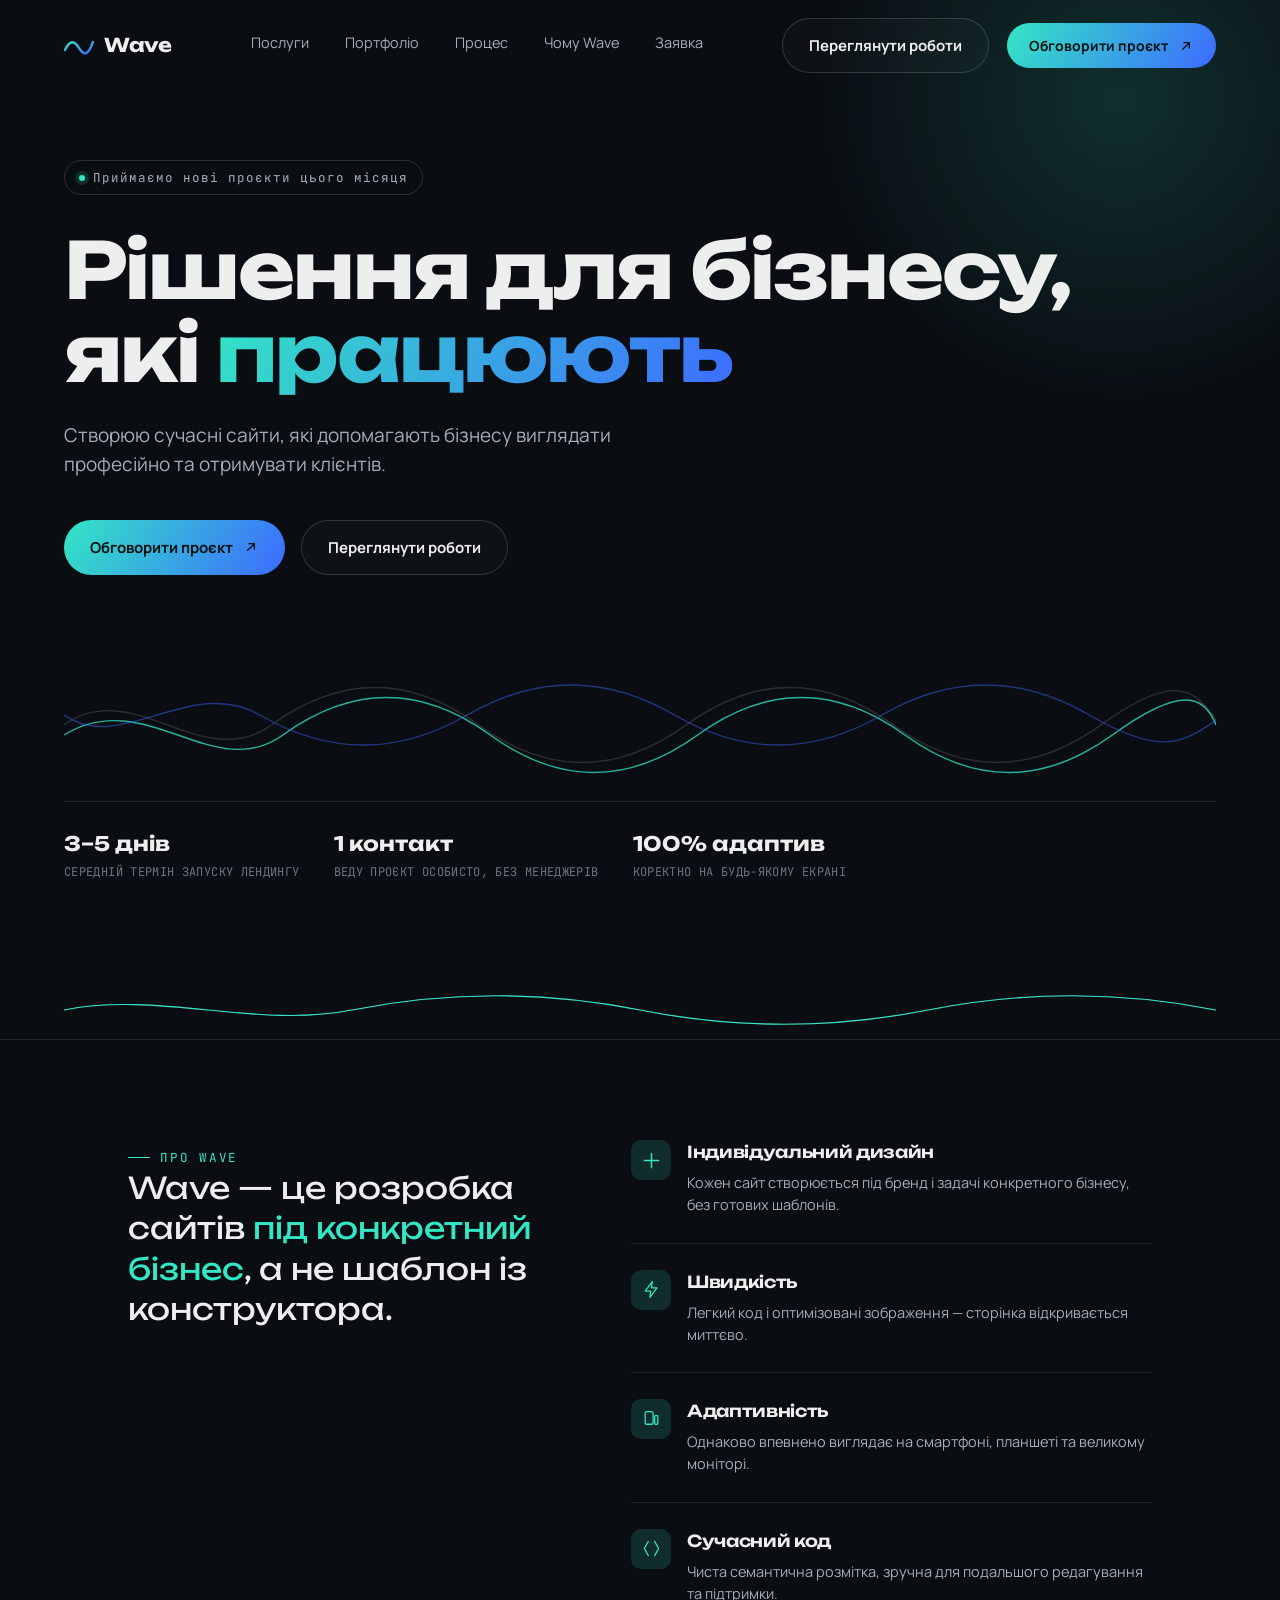
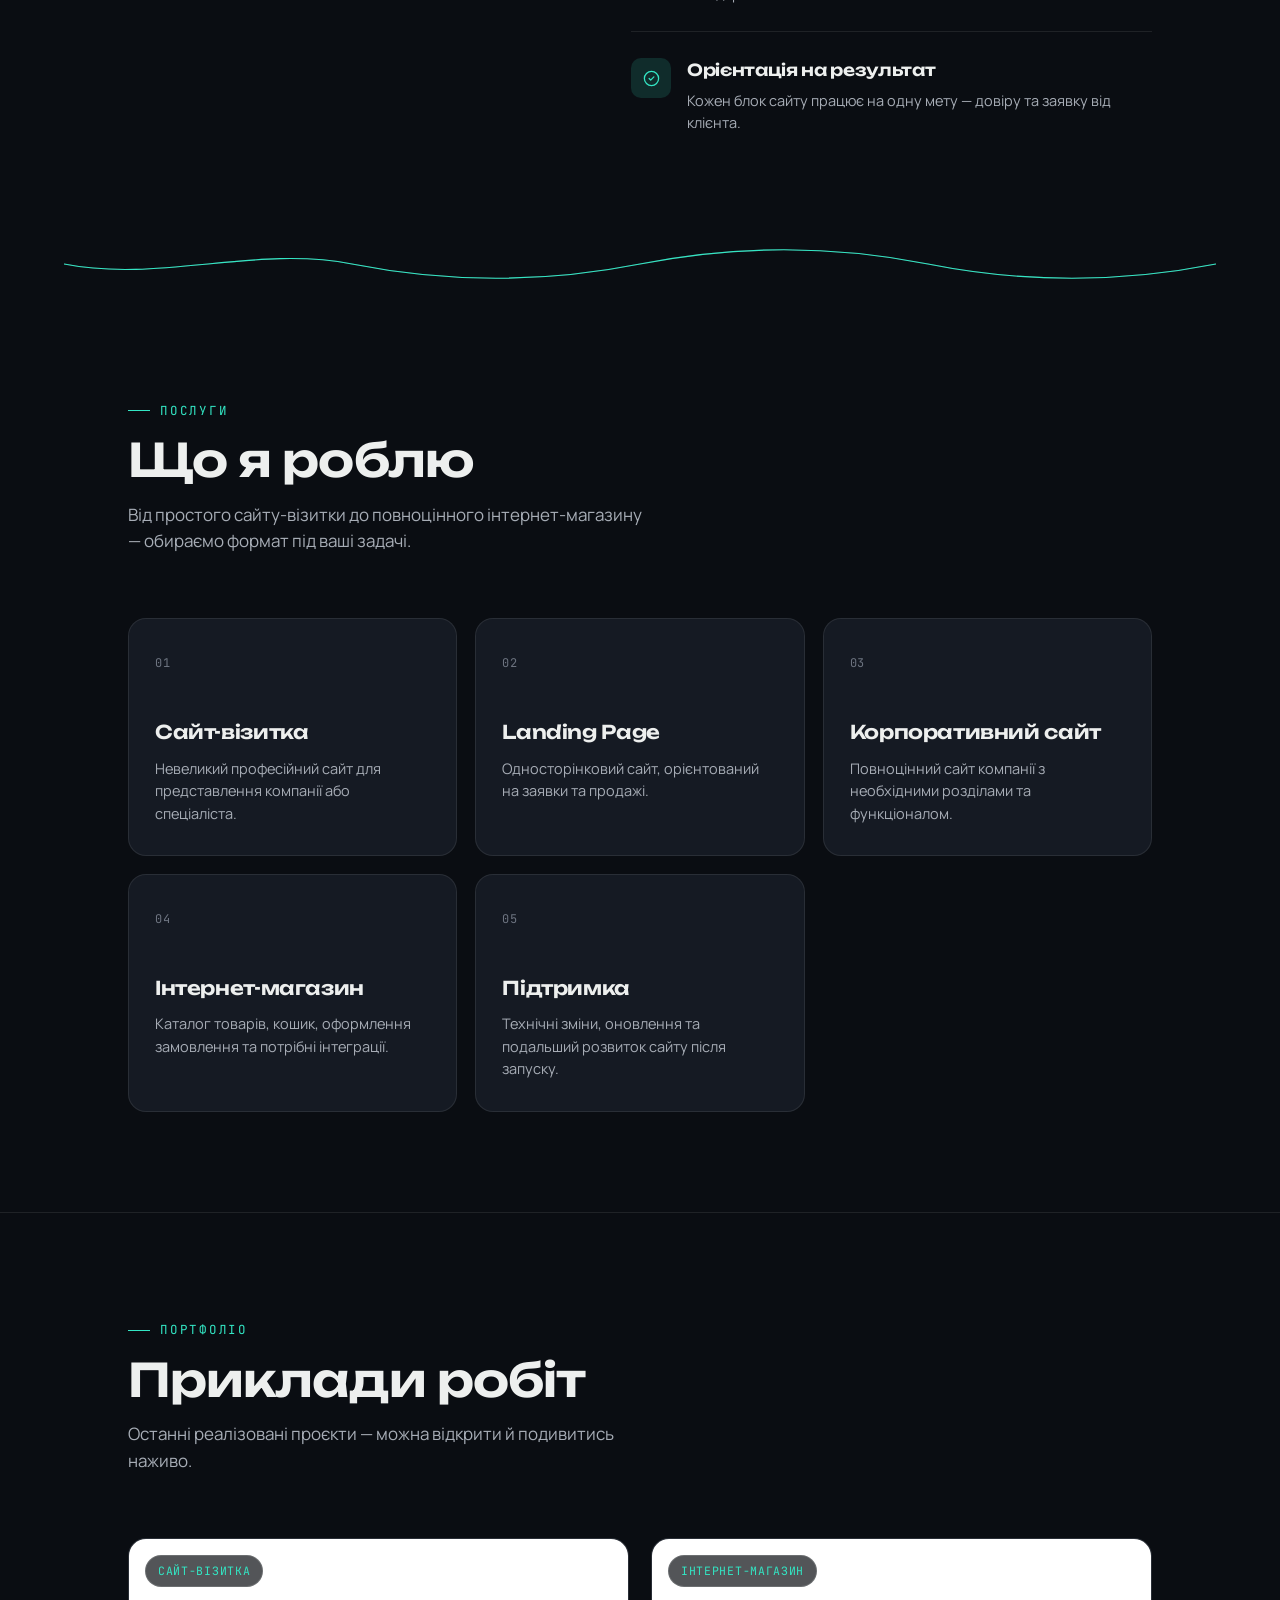
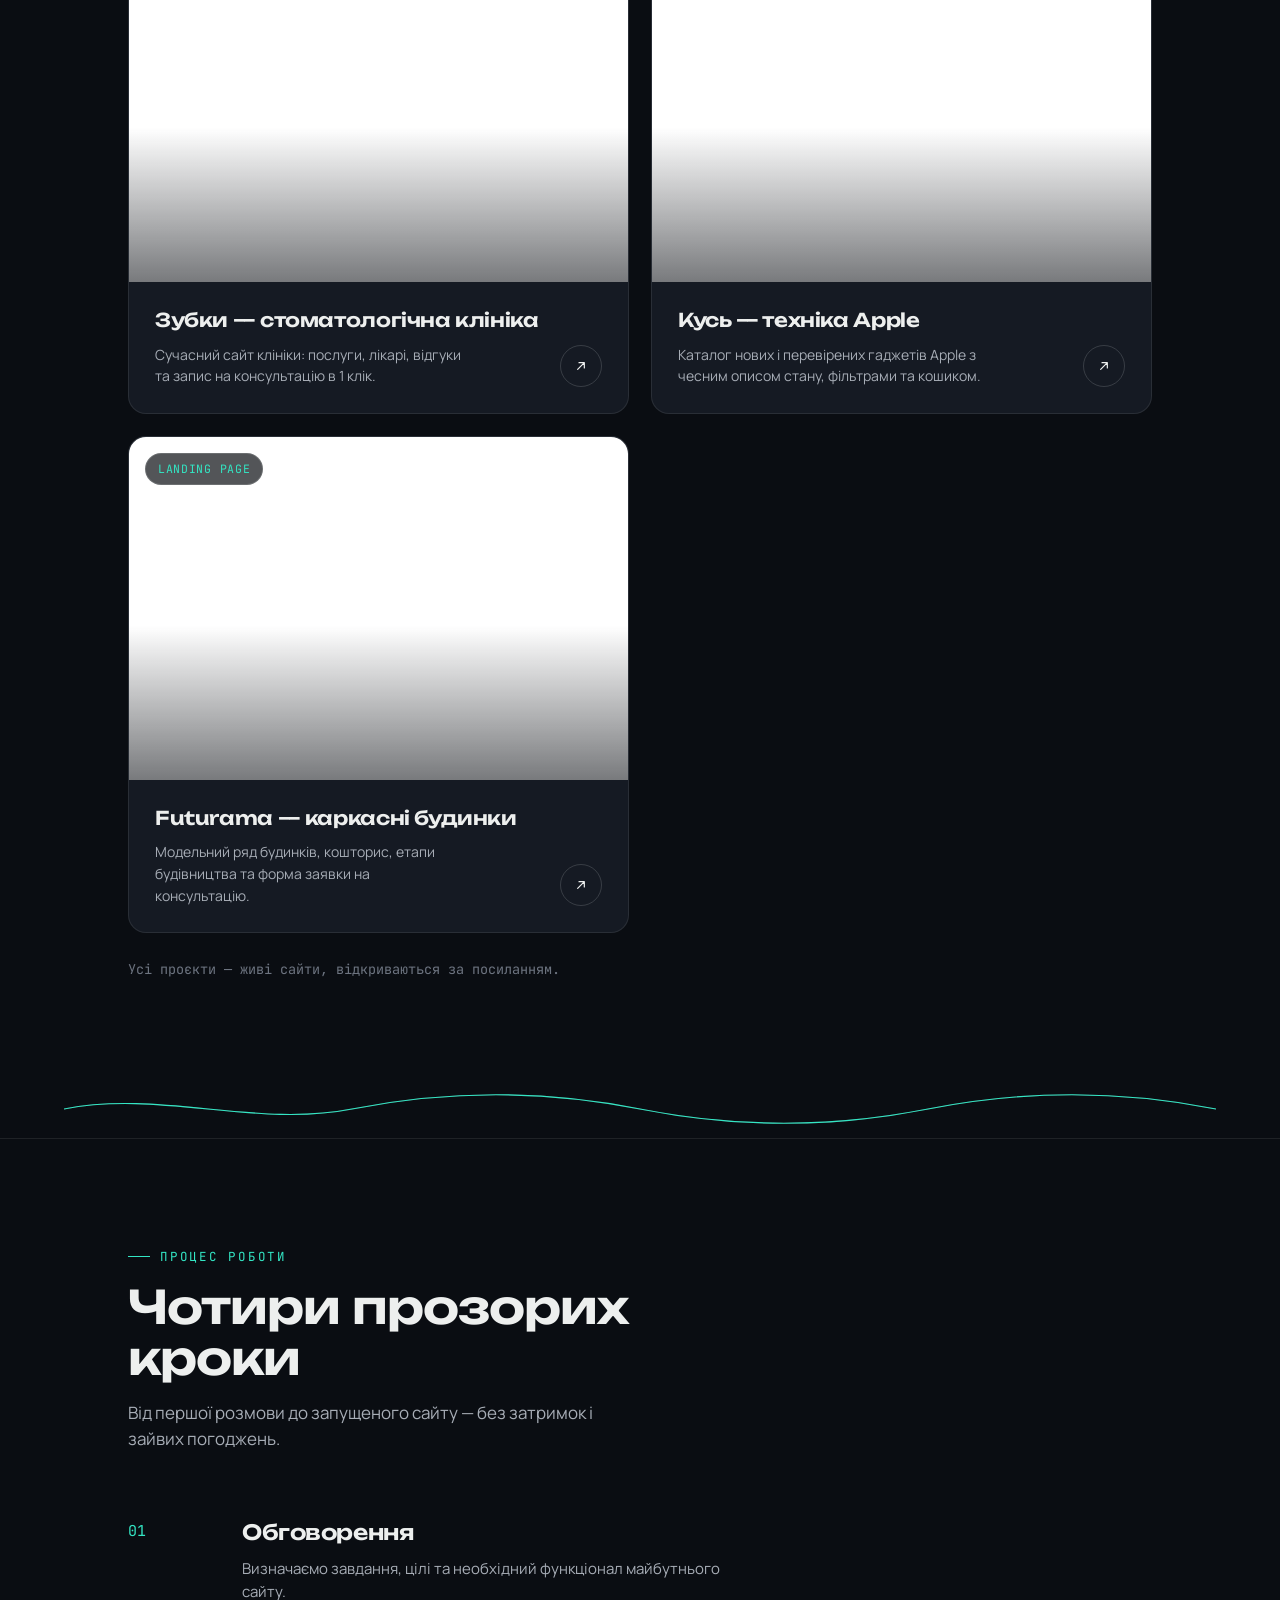
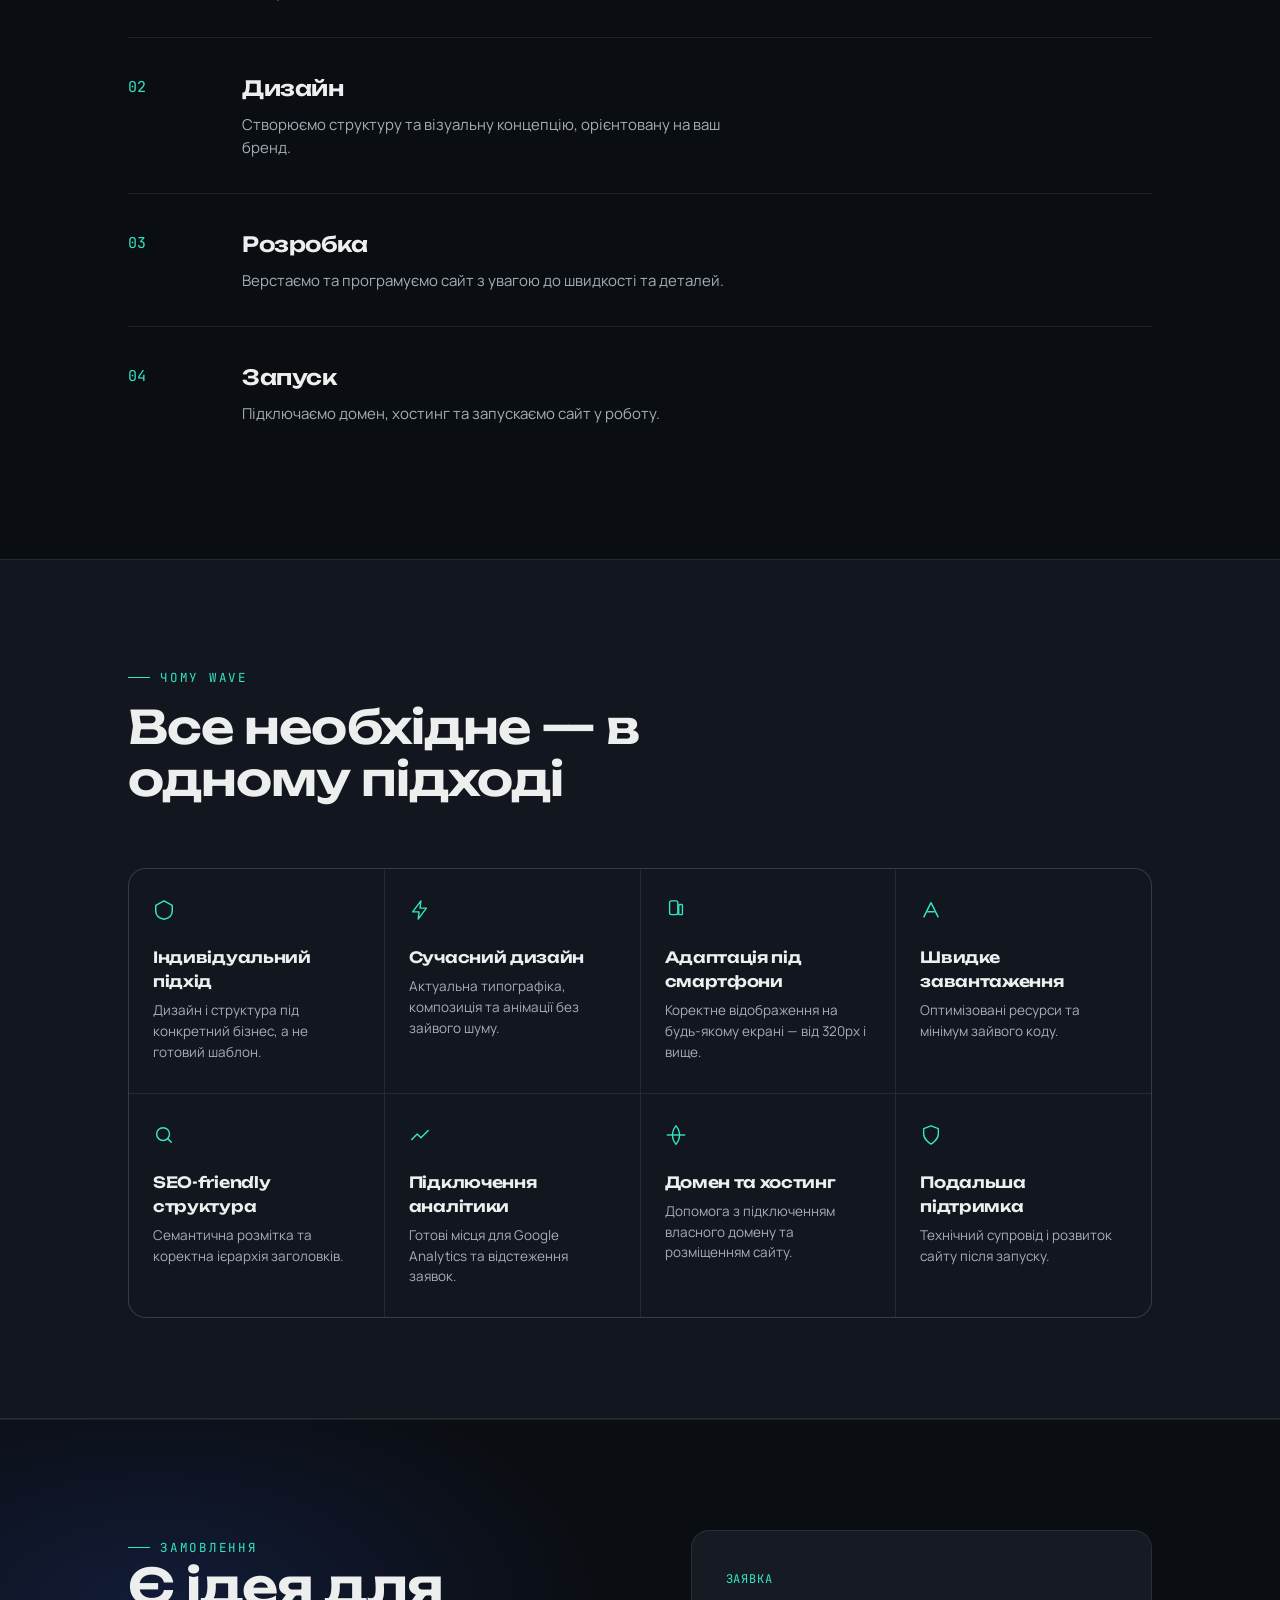
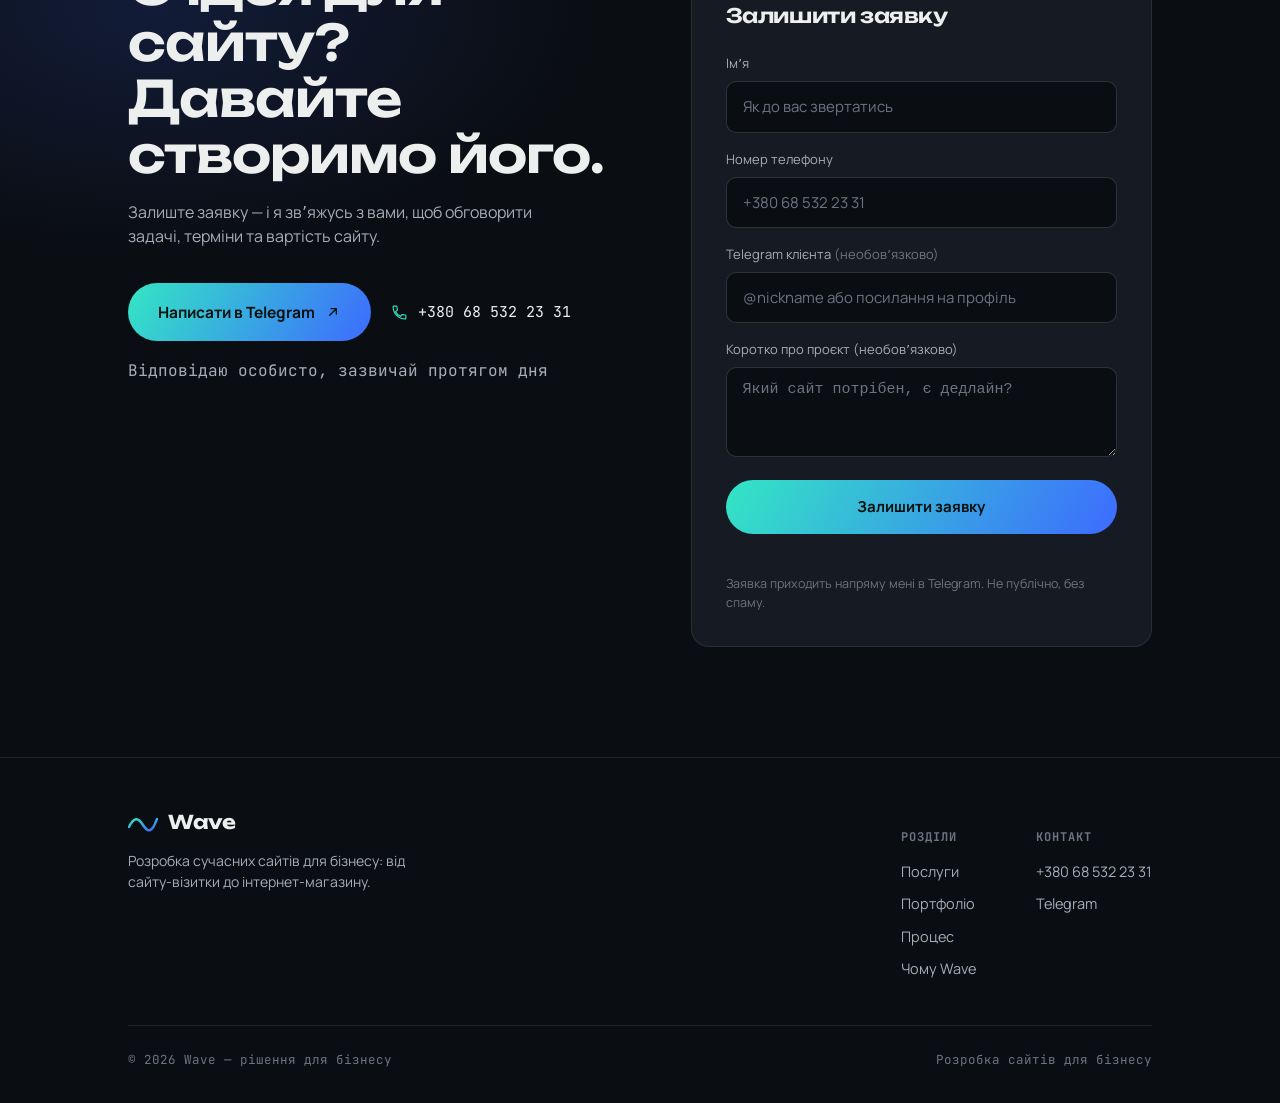
==== commit 9b5c6b8b: "Add Kus store project, fix portfolio note text" ====
--- a/index.html
+++ b/index.html
@@ -6,14 +6,14 @@
 <title>Wave — рішення для бізнесу | Розробка сайтів</title>
 <meta name="description" content="Wave створює сучасні сайти для бізнесу: сайти-візитки, landing page, корпоративні сайти та інтернет-магазини.">
 <meta name="theme-color" content="#0a0d12">
-<link rel="canonical" href="https://example.com/">
+<link rel="canonical" href="https://wavelab.org.ua/">
 
 <!-- Open Graph -->
 <meta property="og:type" content="website">
 <meta property="og:title" content="Wave — рішення для бізнесу | Розробка сайтів">
 <meta property="og:description" content="Wave створює сучасні сайти для бізнесу: сайти-візитки, landing page, корпоративні сайти та інтернет-магазини.">
 <meta property="og:image" content="/assets/og-cover.svg">
-<meta property="og:url" content="https://example.com/">
+<meta property="og:url" content="https://wavelab.org.ua/">
 <meta property="og:locale" content="uk_UA">
 <meta name="twitter:card" content="summary_large_image">
 <meta name="twitter:title" content="Wave — рішення для бізнесу | Розробка сайтів">
@@ -31,16 +31,14 @@
 <link href="https://fonts.googleapis.com/css2?family=Unbounded:wght@500;600;700;800&family=Manrope:wght@400;500;600;700;800&family=JetBrains+Mono:wght@400;500&display=swap" rel="stylesheet">
 <link rel="stylesheet" href="/css/styles.css">
 
-<!-- Google tag (gtag.js) — вставте свій ID замість G-XXXXXXXXXX, щоб увімкнути аналітику -->
-<!--
-<script async src="https://www.googletagmanager.com/gtag/js?id=G-XXXXXXXXXX"></script>
+<!-- Google tag (gtag.js) — Google Analytics 4 (Wave) -->
+<script async src="https://www.googletagmanager.com/gtag/js?id=G-TX8NN2SKFG"></script>
 <script>
   window.dataLayer = window.dataLayer || [];
   function gtag(){dataLayer.push(arguments);}
   gtag('js', new Date());
-  gtag('config', 'G-XXXXXXXXXX');
+  gtag('config', 'G-TX8NN2SKFG');
 </script>
--->
 </head>
 <body>
 
@@ -216,7 +214,7 @@
         <p data-reveal>Останні реалізовані проєкти — можна відкрити й подивитись наживо.</p>
       </div>
       <div class="portfolio-grid" data-portfolio data-reveal-group></div>
-      <p class="portfolio-note">Обидва проєкти — живі сайти, відкриваються за посиланням.</p>
+      <p class="portfolio-note">Усі проєкти — живі сайти, відкриваються за посиланням.</p>
     </div>
   </section>
 
--- a/css/styles.css
+++ b/css/styles.css
@@ -272,7 +272,15 @@
   font-size: 30px;
   color: var(--foam);
 }
-.mobile-nav .btn { margin-top: 12px; align-self: flex-start; }
+.mobile-nav .btn {
+  margin-top: 12px;
+  align-self: stretch;
+  width: 100%;
+  justify-content: center;
+  white-space: normal;
+  text-align: center;
+  line-height: 1.3;
+}
 
 /* =========================================================
    Hero
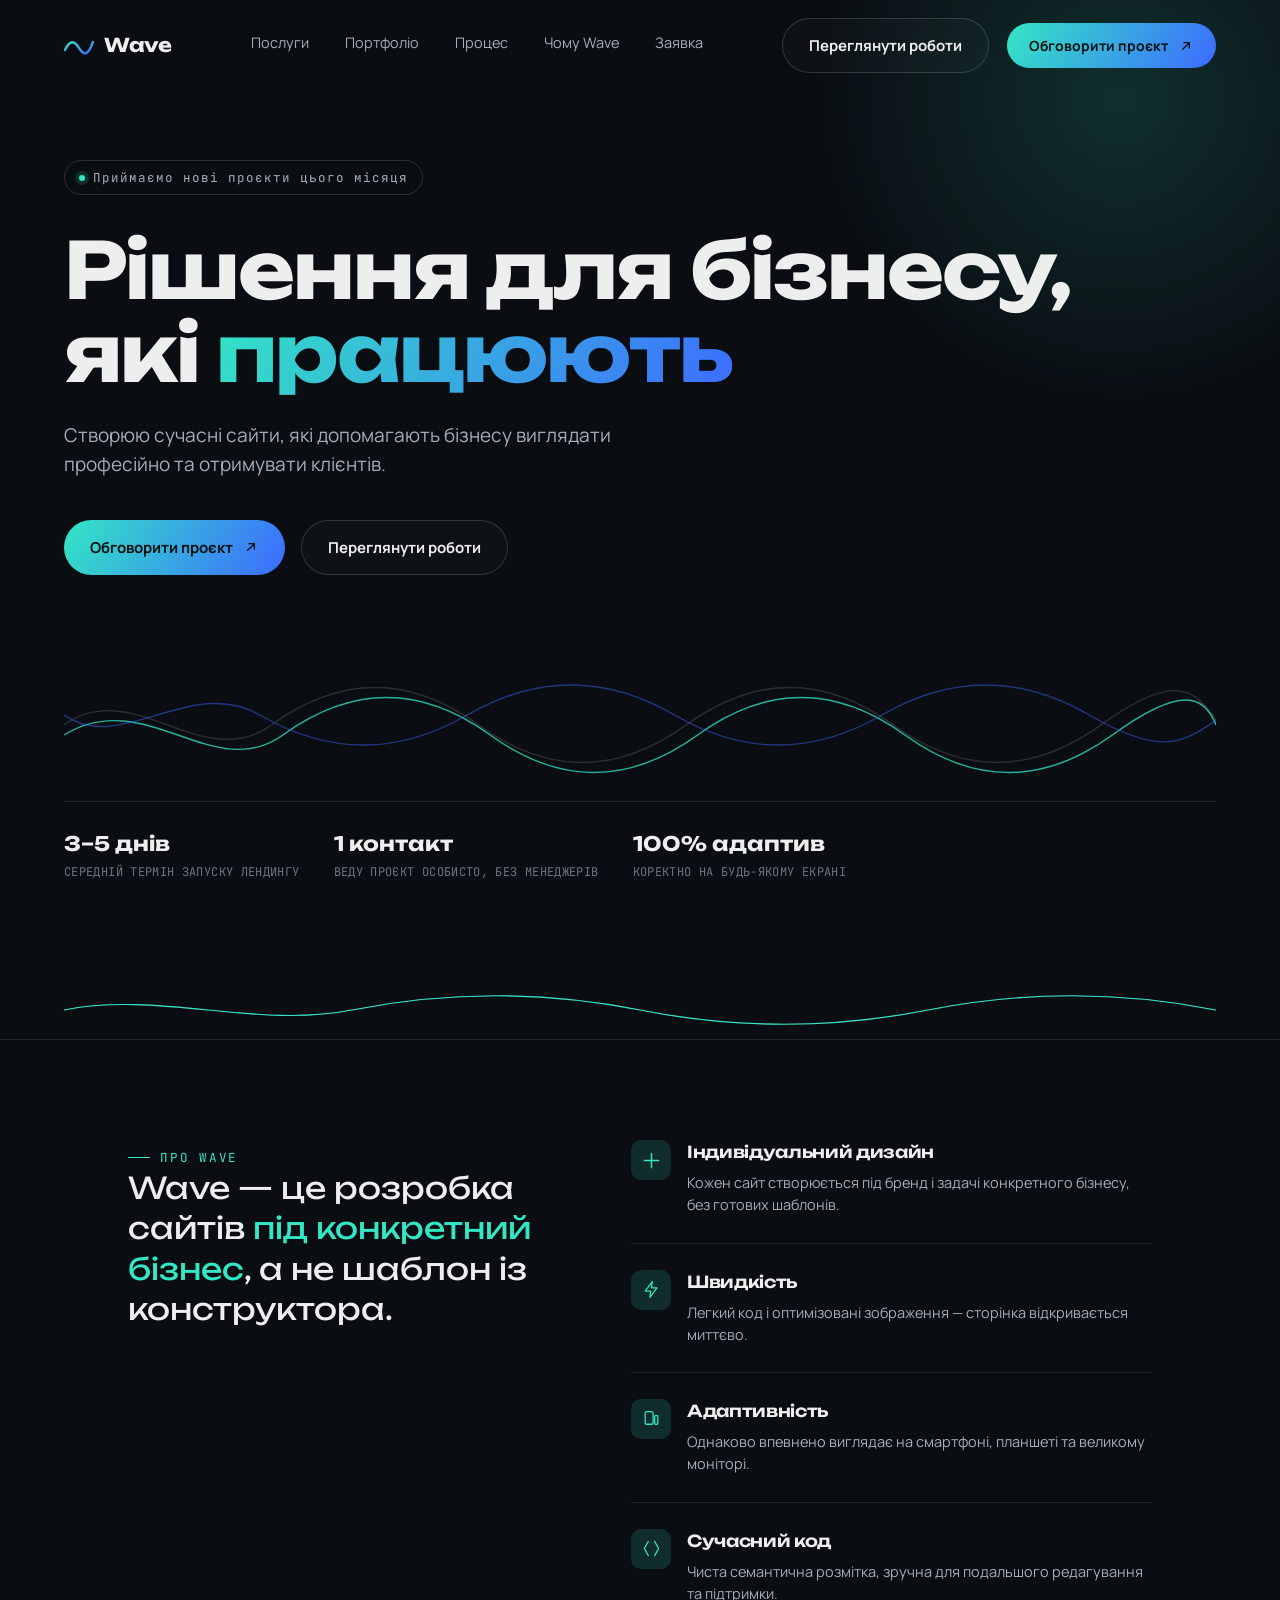
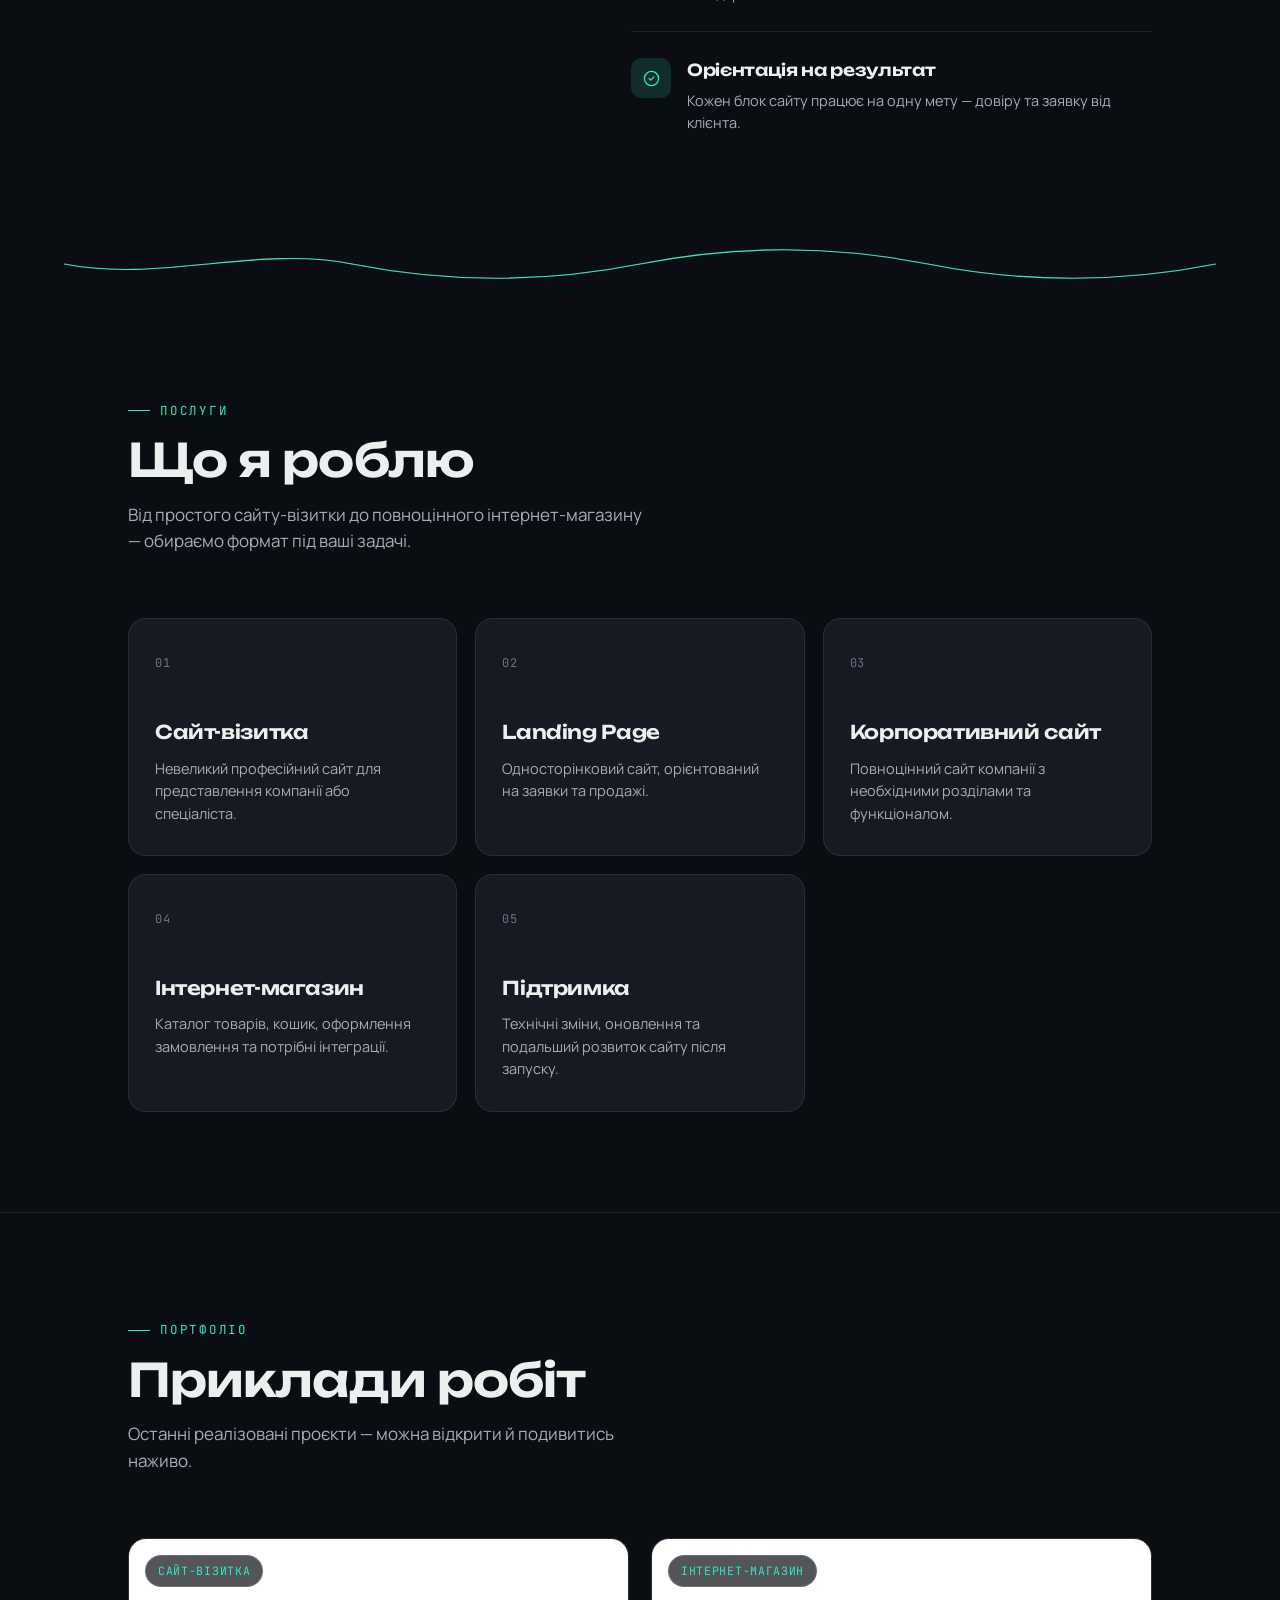
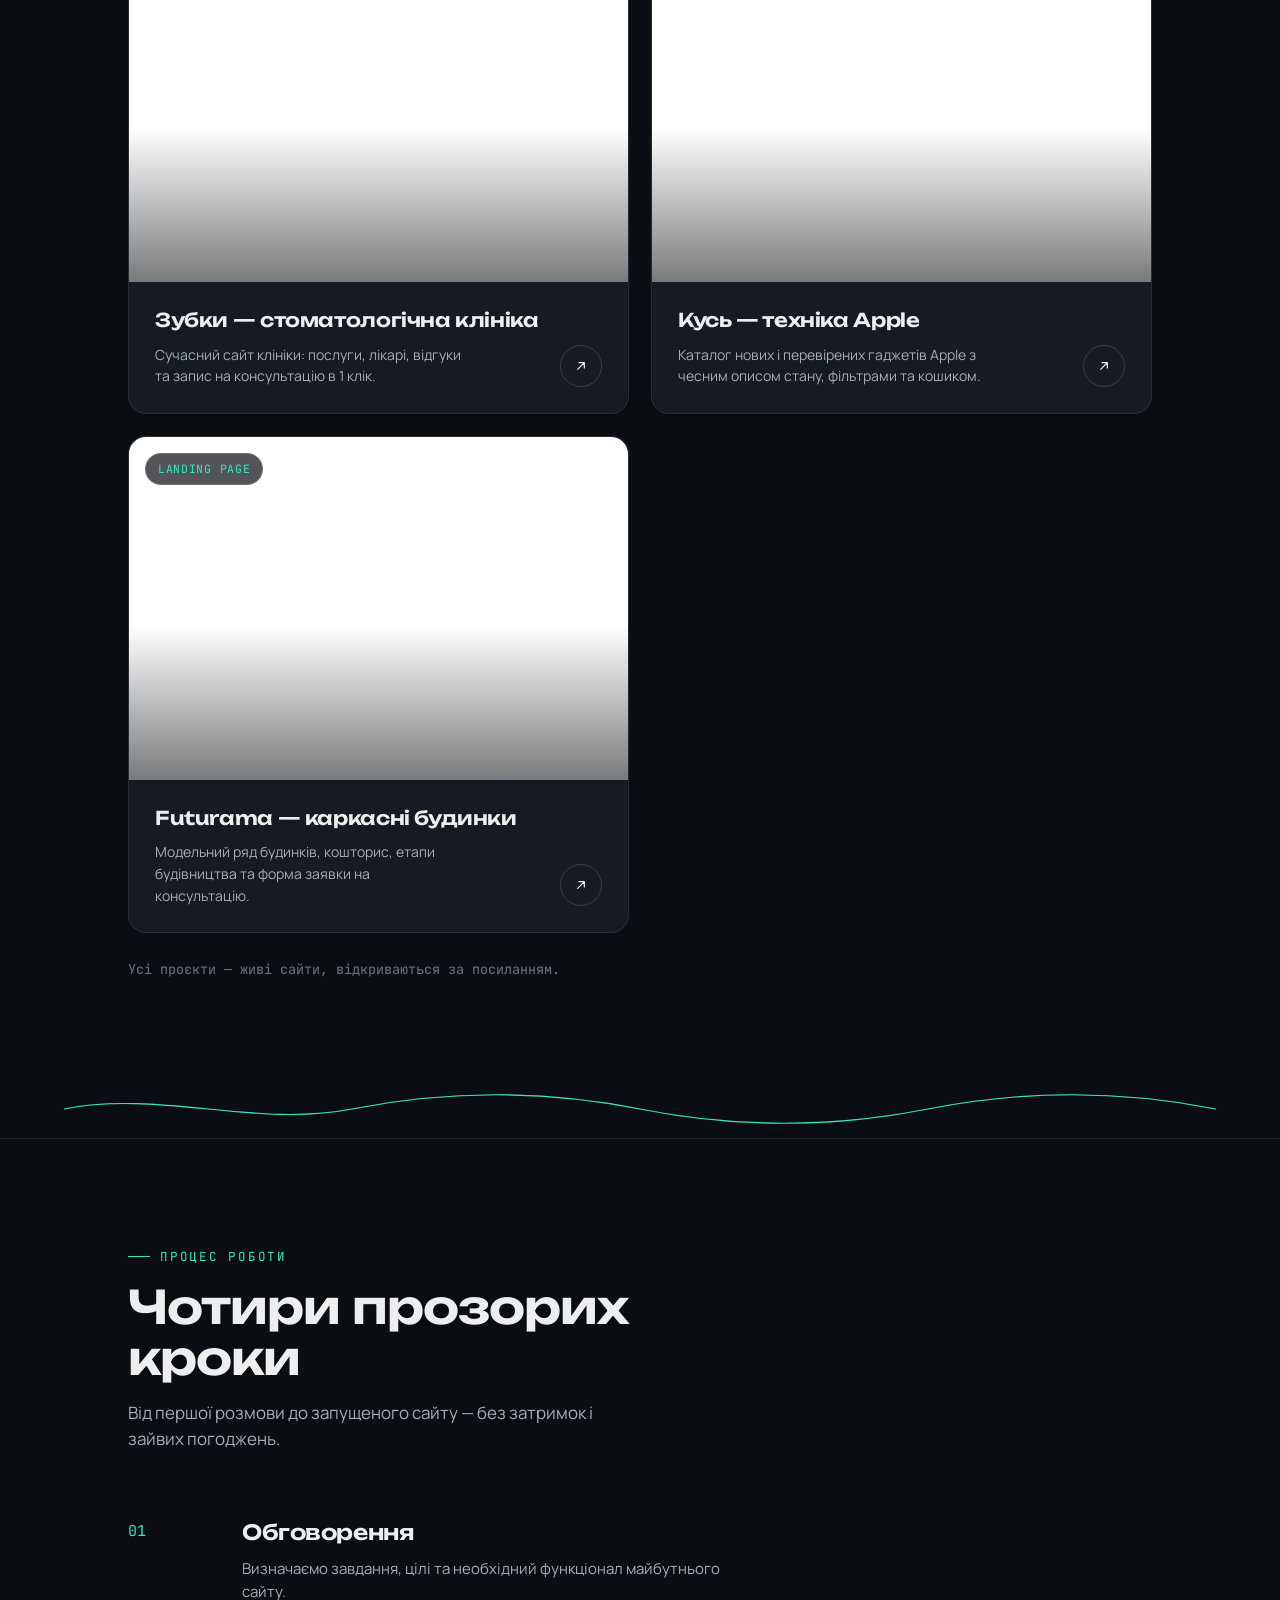
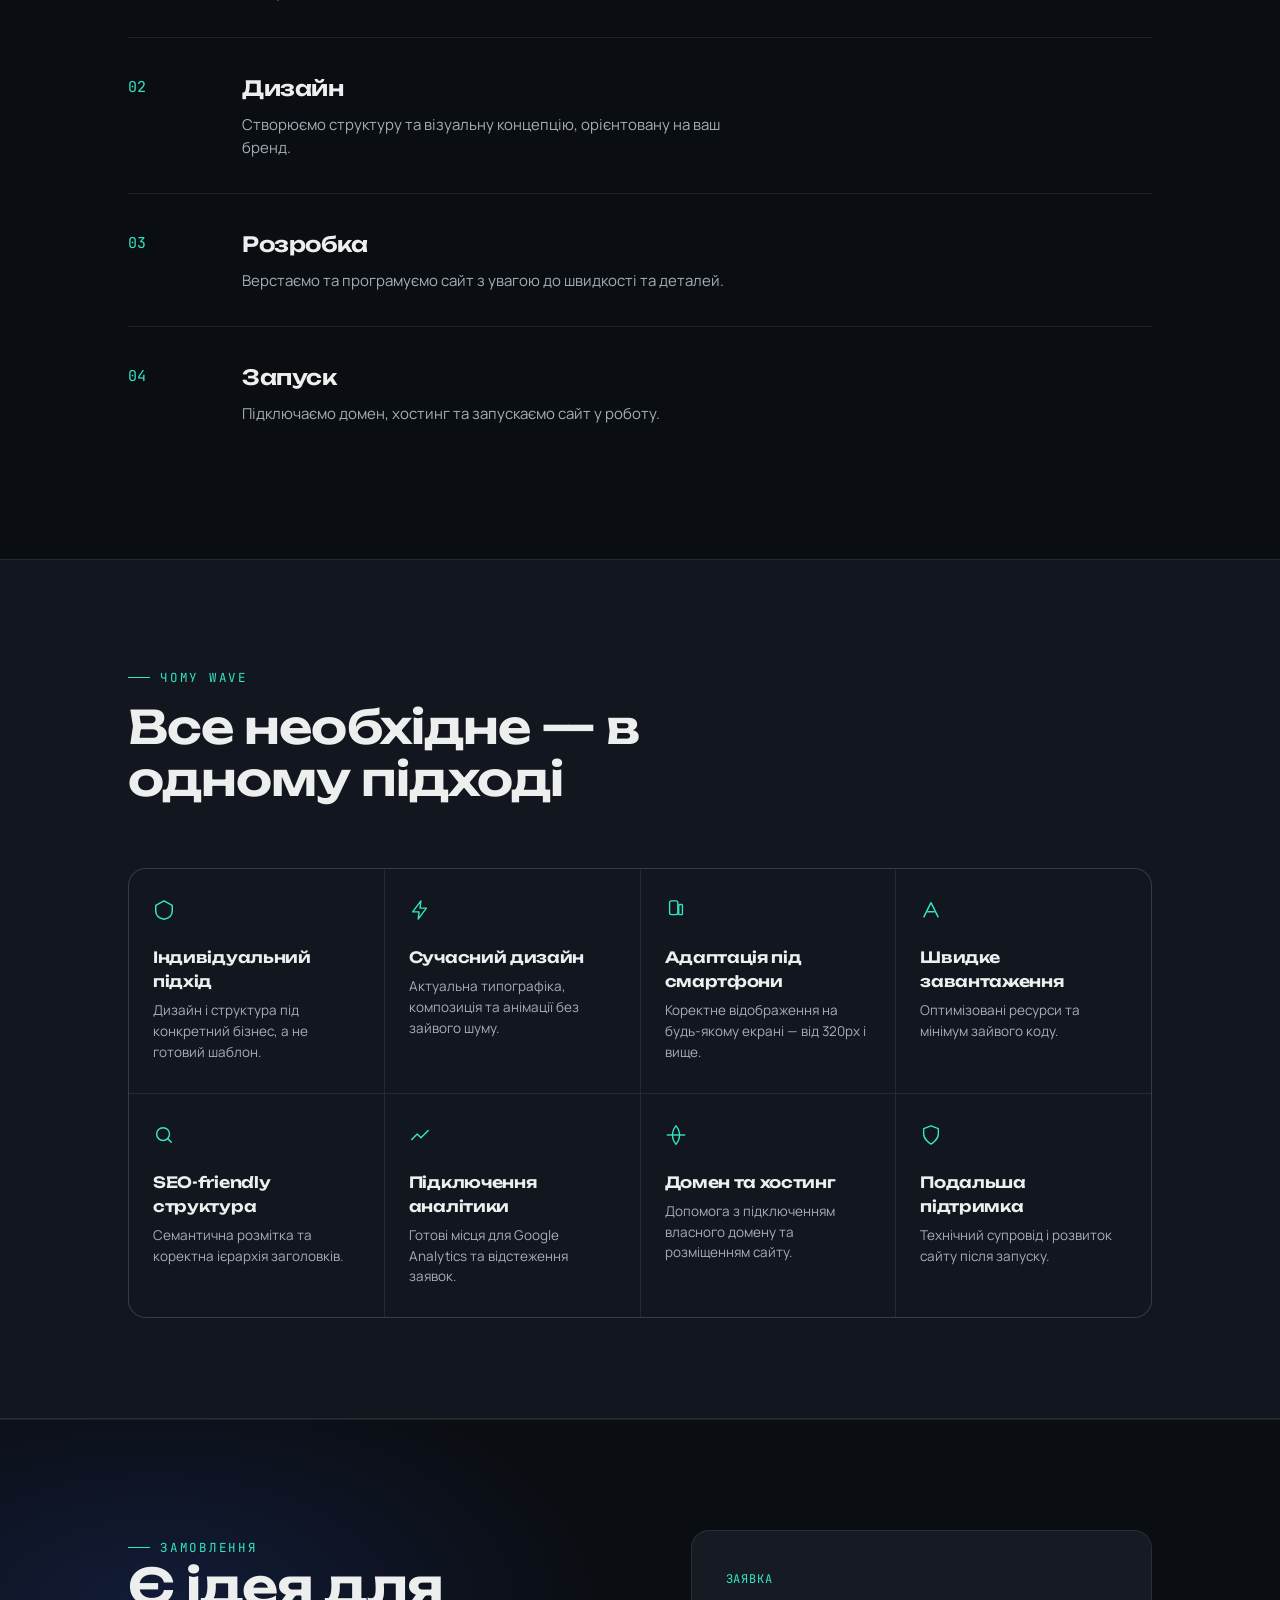
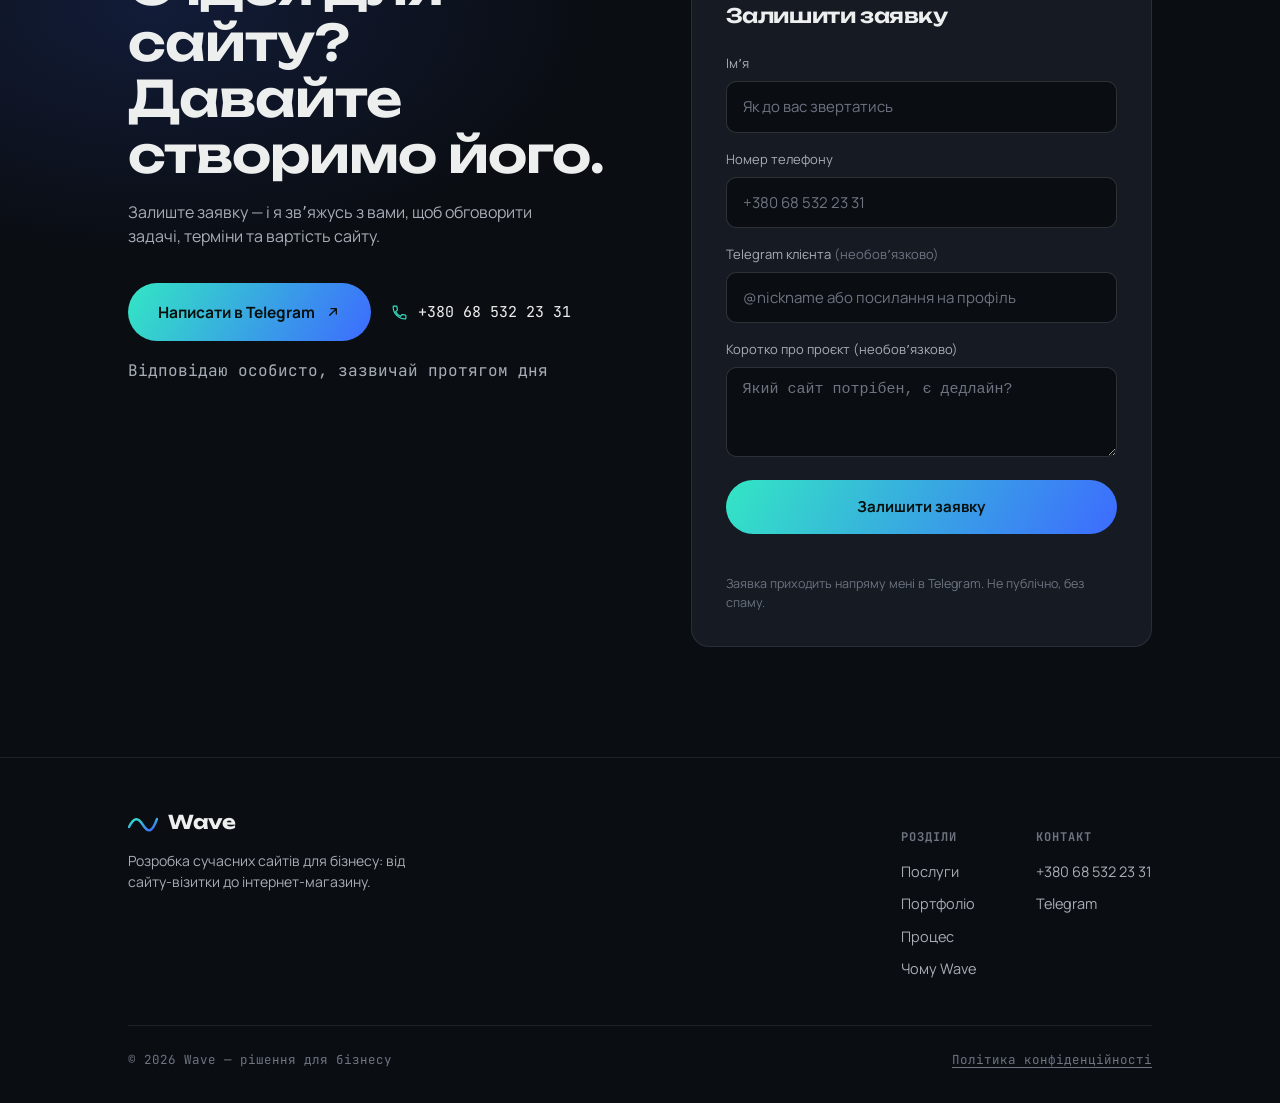
==== commit a9ad9fe7: "Add privacy policy page for Google Ads lead form" ====
--- a/index.html
+++ b/index.html
@@ -413,7 +413,7 @@
 
     <div class="footer-bottom">
       <span>© <span data-year>2026</span> Wave — рішення для бізнесу</span>
-      <span>Розробка сайтів для бізнесу</span>
+      <a href="/privacy.html" style="color: inherit; text-decoration: underline; text-underline-offset: 3px;">Політика конфіденційності</a>
     </div>
   </div>
 </footer>
